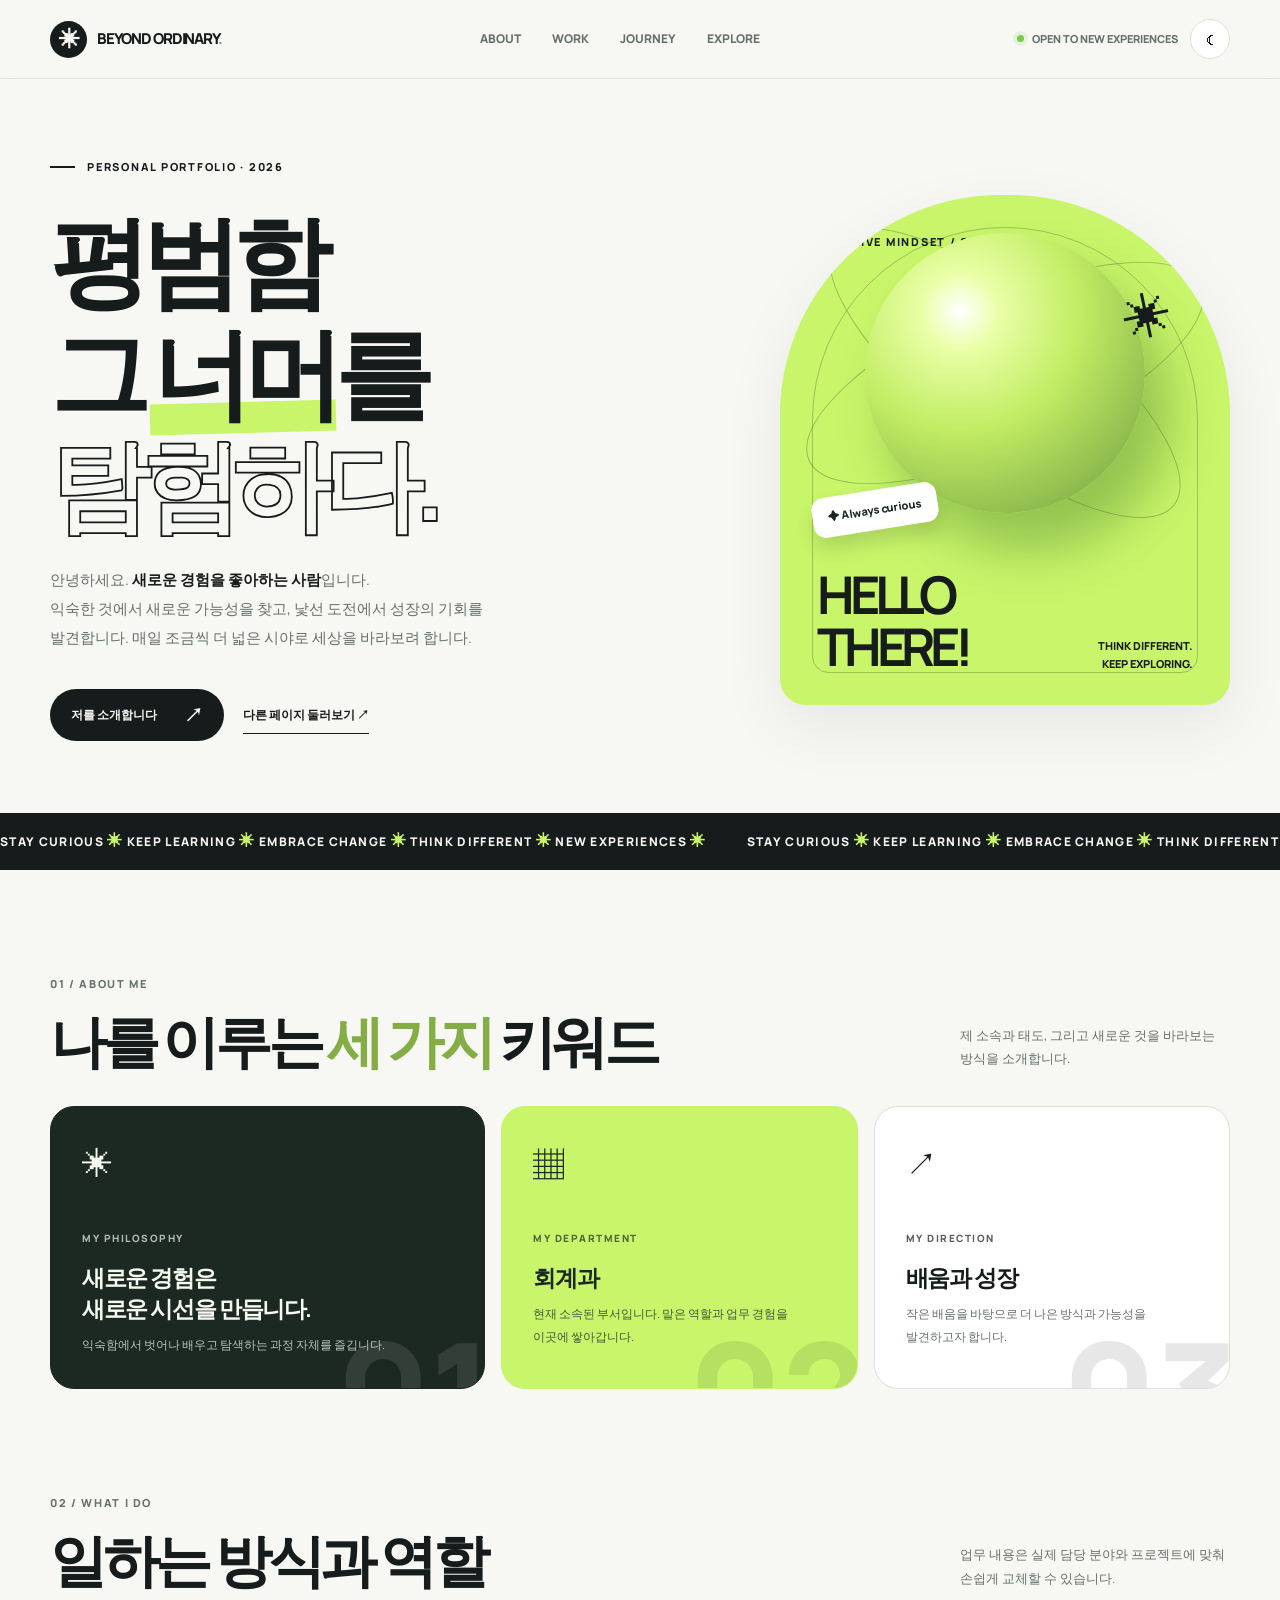
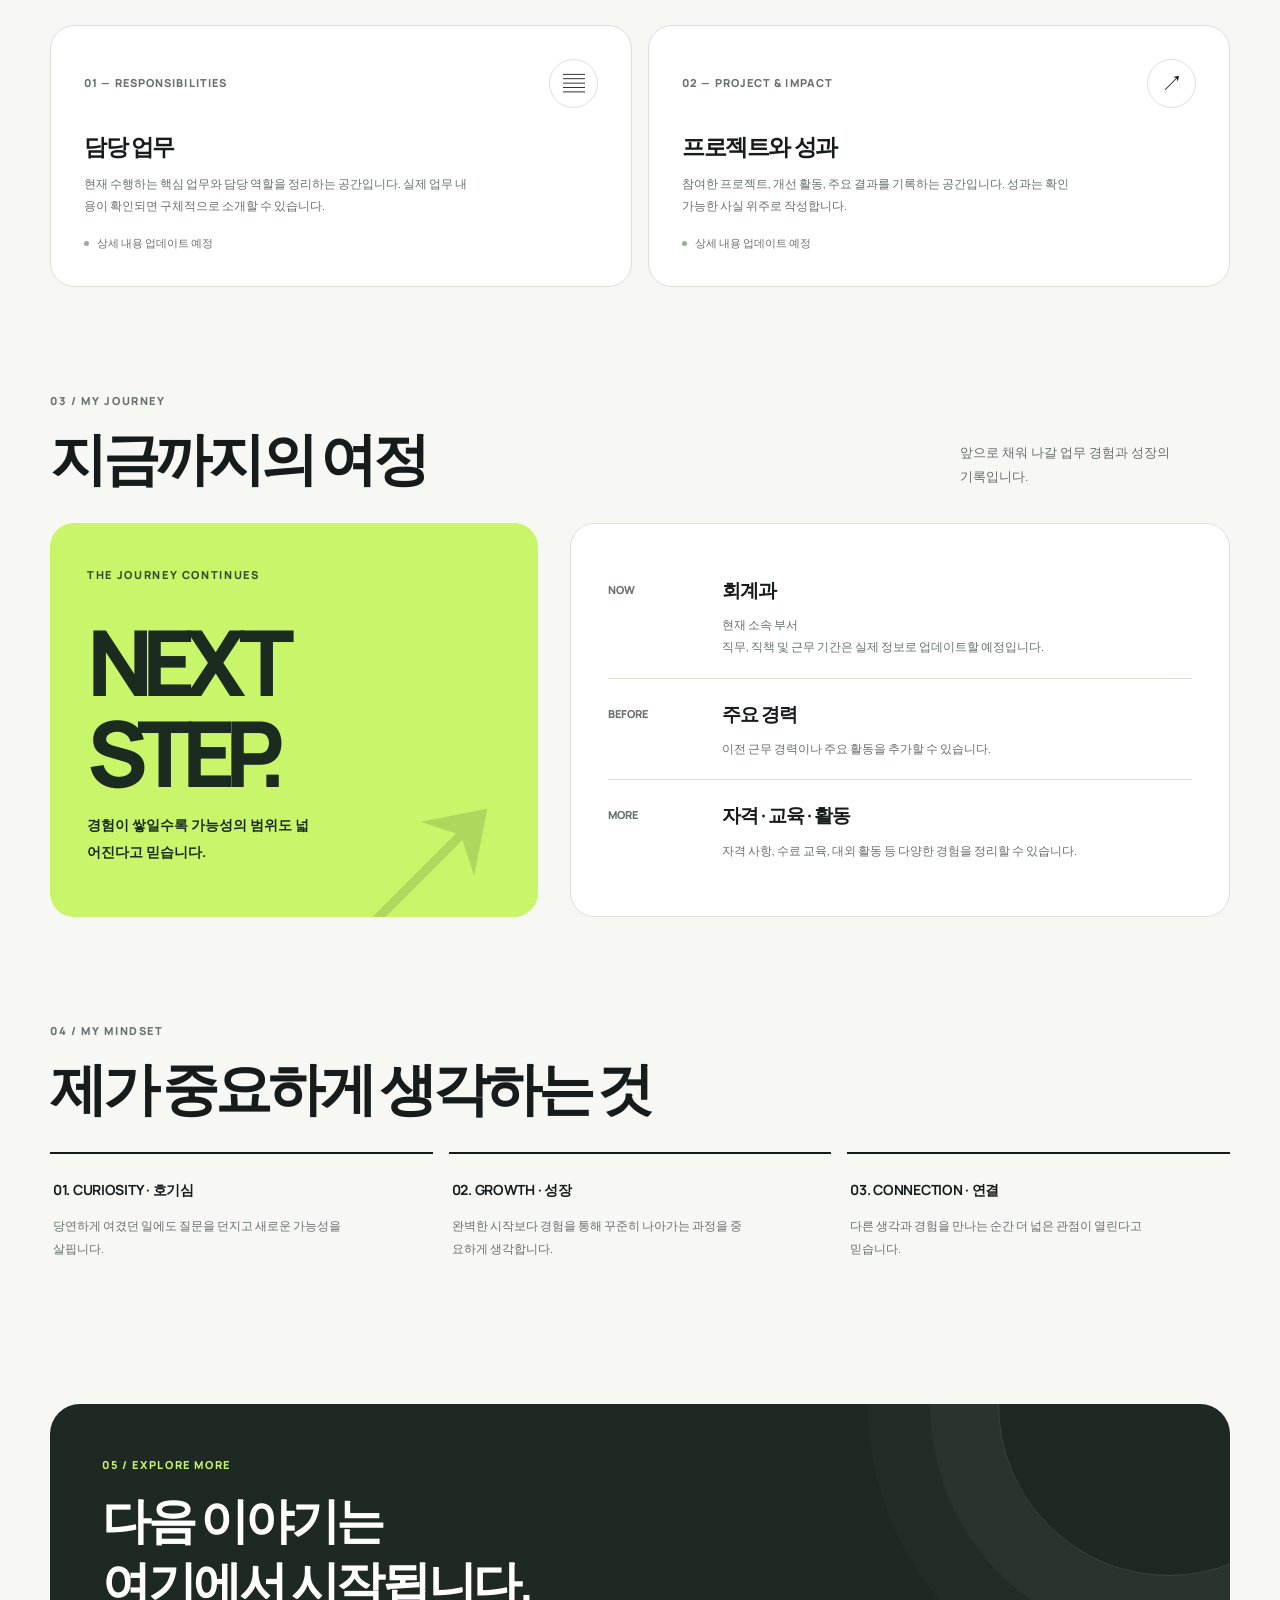
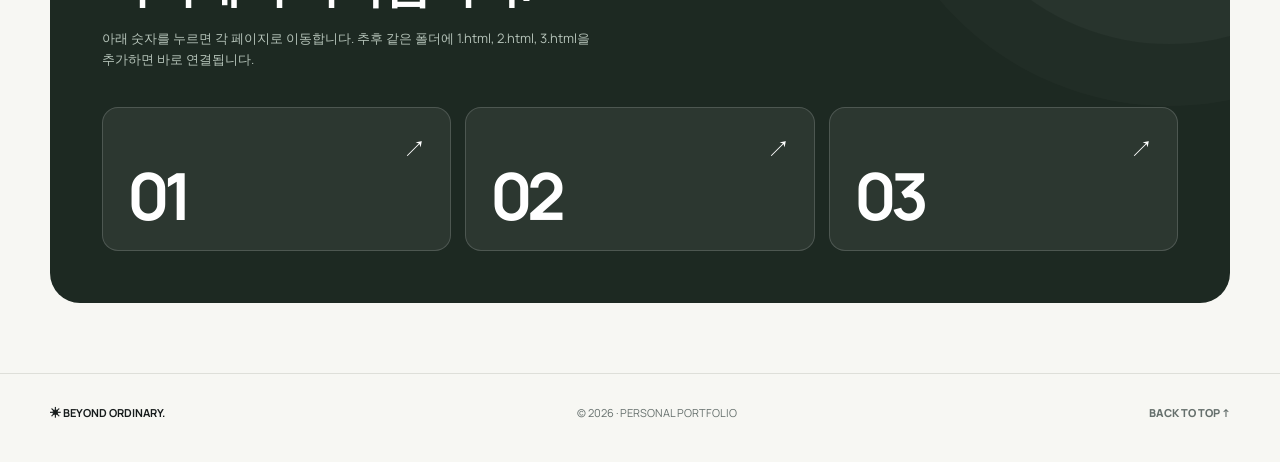
==== 2.html @ d74fdcac "Rename index (3).html to 2.html" ====
<!doctype html>
<html lang="ko">
<head>
<meta charset="utf-8"><meta name="viewport" content="width=device-width, initial-scale=1"><meta name="theme-color" content="#f7f7f3">
<meta name="description" content="새로운 경험을 좋아하는 사람 — 회계과 소속 개인 포트폴리오">
<title>Beyond Ordinary — Personal Portfolio</title>
<style>
@import url('https://fonts.googleapis.com/css2?family=DM+Sans:wght@400;500;600;700;800&family=Manrope:wght@400;500;600;700;800&display=swap');
:root{--bg:#f7f7f3;--paper:#fff;--ink:#161b1b;--soft:#66706d;--line:#dedfd9;--accent:#c8f569;--accent2:#e7ffb6;--dark:#17221e;--shadow:0 22px 65px rgba(15,31,24,.07)}
*{box-sizing:border-box}html{scroll-behavior:smooth}body{margin:0;background:var(--bg);color:var(--ink);font-family:'Manrope','Apple SD Gothic Neo','Malgun Gothic',sans-serif;line-height:1.65;-webkit-font-smoothing:antialiased}body.dark{--bg:#111815;--paper:#1a2520;--ink:#eef3ea;--soft:#a0aea5;--line:#35443b;--dark:#c8f569;--shadow:0 22px 65px rgba(0,0,0,.16)}
a{color:inherit;text-decoration:none}button{font:inherit}a:focus-visible,button:focus-visible{outline:3px solid #69a900;outline-offset:4px}::selection{background:var(--accent);color:#17221e}.shell{width:min(1180px,calc(100% - 64px));margin-inline:auto}
.site-header{position:sticky;top:0;z-index:100;background:color-mix(in srgb,var(--bg) 90%,transparent);border-bottom:1px solid var(--line);backdrop-filter:blur(20px)}.nav{height:78px;display:flex;justify-content:space-between;align-items:center;gap:22px}.brand{display:flex;align-items:center;gap:10px;font-size:15px;font-weight:800;letter-spacing:-.07em}.brandmark{display:grid;place-items:center;background:var(--ink);color:var(--bg);width:37px;height:37px;border-radius:50%;font-size:21px}.navlinks{display:flex;align-items:center;gap:31px}.navlinks a{font-size:12px;font-weight:800;color:var(--soft);transition:color .2s}.navlinks a:hover{color:var(--ink)}.navright{display:flex;align-items:center;gap:12px}.mode{width:40px;height:40px;display:grid;place-items:center;border:1px solid var(--line);border-radius:50%;background:var(--paper);color:var(--ink);cursor:pointer}.status{display:flex;align-items:center;gap:8px;font-weight:800;font-size:11px;color:var(--soft);white-space:nowrap}.status:before{content:'';height:7px;width:7px;background:#79cc4b;border-radius:50%;box-shadow:0 0 0 4px #79cc4b20}
.hero{padding:79px 0 72px;display:grid;grid-template-columns:1.2fr .8fr;align-items:center;gap:55px;min-height:660px}.eyebrow{display:flex;gap:12px;align-items:center;font-size:11px;font-weight:900;letter-spacing:.16em;text-transform:uppercase}.eyebrow:before{content:'';width:25px;height:2px;background:var(--ink)}.hero h1{font-size:clamp(57px,7.8vw,106px);letter-spacing:-.09em;line-height:1.12;margin:28px 0 25px;font-weight:800;word-break:keep-all}.hero h1 .outline{display:block;color:transparent;-webkit-text-stroke:1.8px var(--ink)}.hero h1 .highlight{position:relative;white-space:nowrap;z-index:0}.hero h1 .highlight:after{content:'';position:absolute;z-index:-1;bottom:6px;left:-1%;width:102%;height:23%;background:var(--accent);transform:rotate(-1.5deg)}.intro{font-size:15px;color:var(--soft);max-width:500px;line-height:1.95;word-break:keep-all}.hero-actions{display:flex;align-items:center;gap:19px;margin-top:37px;flex-wrap:wrap}.solid{display:inline-flex;gap:27px;align-items:center;background:var(--ink);color:var(--bg);padding:16px 21px;border-radius:100px;font-size:12px;font-weight:900;transition:transform .2s,box-shadow .2s}.solid:hover{transform:translateY(-3px);box-shadow:0 12px 25px #0002}.textlink{font-size:12px;font-weight:900;border-bottom:1px solid var(--ink);padding:8px 0}.arrow{font-size:19px;line-height:1}
.art{height:510px;border-radius:220px 220px 26px 26px;background:var(--accent);position:relative;overflow:hidden;isolation:isolate;box-shadow:var(--shadow)}.art:before{content:'';position:absolute;inset:32px;border:1px solid #273a2345;border-radius:200px 200px 17px 17px}.orb{position:absolute;width:280px;height:280px;border-radius:50%;left:50%;top:35%;transform:translate(-50%,-50%);background:radial-gradient(circle at 34% 28%,#fff 0%,#e9ffa7 14%,#c2ed64 43%,#6d9b40 100%);box-shadow:25px 38px 50px #45792b65}.orbit{position:absolute;border:1px solid #263d2550;width:430px;height:150px;left:50%;top:35%;border-radius:50%;transform:translate(-50%,-50%) rotate(-24deg)}.orbit.two{transform:translate(-50%,-50%) rotate(38deg)}.art-label{position:absolute;left:37px;top:38px;font-size:11px;font-weight:900;letter-spacing:.16em}.art-bottom{position:absolute;bottom:32px;left:37px;right:37px;display:flex;align-items:end;justify-content:space-between;gap:12px}.art-bottom b{font-size:52px;letter-spacing:-.1em;line-height:1}.art-bottom span{font-size:11px;font-weight:900;text-align:right;line-height:1.6}.floating{position:absolute;top:58%;left:7%;background:#fff;color:#1b2720;border-radius:12px;padding:11px 16px;font-weight:900;font-size:11px;transform:rotate(-9deg);box-shadow:0 12px 18px #36562b30}.spark{position:absolute;right:13%;top:16%;font-size:48px;transform:rotate(-12deg)}
.ticker{overflow:hidden;background:var(--ink);color:var(--bg);padding:16px 0;font-size:12px;font-weight:900;letter-spacing:.11em}.ticker-track{display:flex;gap:40px;white-space:nowrap;width:max-content;animation:move 30s linear infinite}.ticker b{color:var(--accent);font-size:15px}@keyframes move{to{transform:translateX(-50%)}}
.section{padding:105px 0 0;scroll-margin-top:90px}.section-head{display:flex;align-items:end;justify-content:space-between;gap:20px;margin-bottom:30px}.section-index{font-size:11px;font-weight:900;color:var(--soft);letter-spacing:.15em}.section h2{font-size:clamp(35px,5vw,57px);line-height:1.24;letter-spacing:-.075em;margin:12px 0 0;word-break:keep-all}.section-lead{font-size:13px;color:var(--soft);max-width:270px;line-height:1.8;word-break:keep-all;margin-bottom:5px}.about-grid{display:grid;grid-template-columns:1.1fr .9fr .9fr;gap:16px}.tile{background:var(--paper);border:1px solid var(--line);border-radius:24px;padding:31px;min-height:270px;position:relative;overflow:hidden}.tile-dark{background:#1c2922;color:#f5f9ef;border-color:#1c2922}.tile-lime{background:var(--accent);color:#1c2922;border-color:var(--accent)}.tile-icon{font-size:31px;margin-bottom:34px;display:block}.tile small,.tile .num{font-size:10px;font-weight:900;letter-spacing:.15em;opacity:.7}.tile h3{font-size:23px;letter-spacing:-.06em;line-height:1.35;margin:13px 0 10px}.tile p{font-size:12px;line-height:1.9;color:var(--soft);margin:0;word-break:keep-all}.tile-dark p{color:#b6c5b8}.tile-lime p{color:#44583f}.tile-watermark{position:absolute;font-size:140px;font-weight:900;bottom:-73px;right:-10px;opacity:.1;line-height:1}
.work-grid{display:grid;grid-template-columns:1fr 1fr;gap:16px}.work-card{border:1px solid var(--line);background:var(--paper);border-radius:24px;padding:33px;min-height:240px;display:flex;flex-direction:column;justify-content:space-between;transition:transform .22s,box-shadow .22s}.work-card:hover{transform:translateY(-5px);box-shadow:var(--shadow)}.work-top{display:flex;align-items:center;justify-content:space-between}.work-top span{font-size:11px;font-weight:900;color:var(--soft);letter-spacing:.1em}.work-icon{width:49px;height:49px;border:1px solid var(--line);border-radius:50%;display:grid;place-items:center;font-size:22px}.work-card h3{font-size:23px;letter-spacing:-.06em;margin:20px 0 7px}.work-card p{font-size:12px;color:var(--soft);max-width:390px;line-height:1.85;margin:0}.note{display:inline-flex;align-items:center;gap:8px;margin-top:17px;font-size:11px;color:var(--soft)}.note:before{content:'';width:5px;height:5px;border-radius:50%;background:#9cab9b}
.journey{display:grid;grid-template-columns:.85fr 1.15fr;gap:32px;align-items:stretch}.journey-side{background:var(--accent);border-radius:24px;padding:37px;color:#1b2b20;min-height:330px;position:relative;overflow:hidden}.journey-side .big{font-size:91px;letter-spacing:-.12em;line-height:1;font-weight:900;margin-top:30px}.journey-side p{font-weight:750;font-size:14px;max-width:225px;line-height:1.9}.journey-side:after{content:'↗';position:absolute;bottom:-93px;right:5px;font-size:250px;line-height:1;opacity:.14}.timeline{border:1px solid var(--line);background:var(--paper);border-radius:24px;padding:31px 37px}.time-entry{display:grid;grid-template-columns:91px 1fr;gap:23px;padding:20px 0;border-bottom:1px solid var(--line)}.time-entry:last-child{border-bottom:0}.time-entry time{font-size:11px;font-weight:900;color:var(--soft);padding-top:6px}.time-entry h3{font-size:19px;margin:0 0 8px;letter-spacing:-.05em}.time-entry p{font-size:12px;margin:0;color:var(--soft);line-height:1.8}
.values{display:grid;grid-template-columns:repeat(3,1fr);gap:16px}.value{border-top:2px solid var(--ink);padding:22px 3px}.value b{font-size:14px;letter-spacing:-.02em}.value p{font-size:12px;color:var(--soft);line-height:1.9;max-width:295px}
.projects{margin:110px 0 70px;border-radius:30px;background:#1d2922;color:white;padding:52px;position:relative;overflow:hidden;scroll-margin-top:90px}.projects:before{content:'';position:absolute;width:340px;height:340px;border:1px solid #ffffff21;border-radius:50%;right:-110px;top:-170px;box-shadow:0 0 0 68px #ffffff08,0 0 0 130px #ffffff05}.projects .section-index{color:var(--accent)}.projects h2{font-size:clamp(33px,4vw,49px);letter-spacing:-.07em;line-height:1.3;margin:13px 0 10px}.projects p{color:#b5c3b9;font-size:13px;position:relative;max-width:490px}.page-links{display:grid;grid-template-columns:repeat(3,1fr);gap:14px;margin-top:36px;position:relative}.page{border-radius:16px;min-height:144px;background:#ffffff11;border:1px solid #ffffff29;padding:22px 24px;display:flex;justify-content:space-between;align-items:flex-end;transition:background .2s,transform .2s}.page:hover{background:var(--accent);color:#1d2922;transform:translateY(-5px)}.page:active{transform:scale(.98)}.page b{font-size:65px;letter-spacing:-.09em;line-height:1}.page span{font-size:23px;align-self:flex-start}.page small{position:absolute;opacity:0}.footer{border-top:1px solid var(--line);padding:30px 0 40px;color:var(--soft);font-size:11px}.footer-inner{display:flex;align-items:center;justify-content:space-between;gap:10px;flex-wrap:wrap}.footer strong{color:var(--ink)}.reveal{opacity:0;transform:translateY(20px);transition:opacity .7s,transform .7s}.reveal.visible{opacity:1;transform:translateY(0)}
@media(max-width:950px){.hero{gap:30px}.hero h1{font-size:clamp(52px,7vw,79px)}.art{height:420px}.orb{width:230px;height:230px}.orbit{width:340px}.art-bottom b{font-size:40px}.about-grid{grid-template-columns:1fr 1fr}.about-grid .tile:first-child{grid-column:span 2;min-height:190px}.about-grid .tile:first-child .tile-icon{margin-bottom:10px}.navlinks{gap:18px}}
@media(max-width:700px){.shell{width:min(100% - 36px,1180px)}.nav{height:65px}.navlinks{display:none}.status{display:none}.hero{grid-template-columns:1fr;min-height:auto;padding:59px 0 58px;gap:40px}.hero h1{font-size:clamp(53px,11.4vw,79px)}.hero h1 .highlight:after{bottom:4px}.intro{font-size:13px}.art{max-width:500px;width:100%;height:390px;margin:auto}.section{padding-top:79px}.section-head{display:block}.section-lead{margin:15px 0 0}.about-grid,.work-grid,.values,.journey{grid-template-columns:1fr}.about-grid .tile:first-child{grid-column:auto}.tile{min-height:230px;padding:26px}.tile-icon{margin-bottom:20px}.work-card{min-height:205px;padding:25px}.journey-side{min-height:245px}.journey-side .big{margin-top:14px}.timeline{padding:15px 24px}.projects{padding:32px 23px;margin:80px 0 45px}.page-links{gap:9px}.page{min-height:110px;padding:14px}.page b{font-size:48px}.page span{font-size:19px}.value{padding-top:16px}.values{gap:4px}}
@media(max-width:420px){.hero h1{font-size:49px}.art{height:335px}.art-bottom b{font-size:35px}.orb{width:200px;height:200px}.orbit{width:300px}.time-entry{grid-template-columns:70px 1fr;gap:12px}.page b{font-size:41px}}
@media(prefers-reduced-motion:reduce){html{scroll-behavior:auto}.ticker-track{animation:none}.reveal{opacity:1;transform:none}*,*:before,*:after{transition:none!important}}
</style>
</head>
<body>
<header class="site-header"><nav class="nav shell" aria-label="주 메뉴"><a href="#top" class="brand"><span class="brandmark">✳</span><span>BEYOND ORDINARY<span style="color:#8c968d">.</span></span></a><div class="navlinks"><a href="#about">ABOUT</a><a href="#work">WORK</a><a href="#journey">JOURNEY</a><a href="#more">EXPLORE</a></div><div class="navright"><span class="status">OPEN TO NEW EXPERIENCES</span><button id="mode" class="mode" title="다크 모드 전환" aria-label="다크 모드 전환" aria-pressed="false">☾</button></div></nav></header>
<main id="top">
<div class="shell"><section class="hero"><div><div class="eyebrow">PERSONAL PORTFOLIO · 2026</div><h1>평범함<br>그 <span class="highlight">너머</span>를<br><span class="outline">탐험하다.</span></h1><p class="intro">안녕하세요. <strong style="color:var(--ink)">새로운 경험을 좋아하는 사람</strong>입니다.<br>익숙한 것에서 새로운 가능성을 찾고, 낯선 도전에서 성장의 기회를 발견합니다. 매일 조금씩 더 넓은 시야로 세상을 바라보려 합니다.</p><div class="hero-actions"><a href="#about" class="solid">저를 소개합니다 <span class="arrow">↗</span></a><a href="#more" class="textlink">다른 페이지 둘러보기 ↗</a></div></div><div class="art" aria-label="새로운 아이디어를 상징하는 초록빛 구체 그래픽" role="img"><div class="art-label">CREATIVE MINDSET / 001</div><div class="orbit"></div><div class="orbit two"></div><div class="orb"></div><div class="spark">✳</div><div class="floating">✦ Always curious</div><div class="art-bottom"><b>HELLO<br>THERE!</b><span>THINK DIFFERENT.<br>KEEP EXPLORING.</span></div></div></section></div>
<div class="ticker" aria-hidden="true"><div class="ticker-track"><span>STAY CURIOUS <b>✳</b> KEEP LEARNING <b>✳</b> EMBRACE CHANGE <b>✳</b> THINK DIFFERENT <b>✳</b> NEW EXPERIENCES <b>✳</b></span><span>STAY CURIOUS <b>✳</b> KEEP LEARNING <b>✳</b> EMBRACE CHANGE <b>✳</b> THINK DIFFERENT <b>✳</b> NEW EXPERIENCES <b>✳</b></span></div></div>
<div class="shell">
<section class="section reveal" id="about"><div class="section-head"><div><div class="section-index">01 / ABOUT ME</div><h2>나를 이루는 <em style="font-style:normal;color:#85ad45">세 가지</em> 키워드</h2></div><p class="section-lead">제 소속과 태도, 그리고 새로운 것을 바라보는 방식을 소개합니다.</p></div><div class="about-grid"><article class="tile tile-dark"><span class="tile-icon">✳</span><small>MY PHILOSOPHY</small><h3>새로운 경험은<br>새로운 시선을 만듭니다.</h3><p>익숙함에서 벗어나 배우고 탐색하는 과정 자체를 즐깁니다.</p><div class="tile-watermark">01</div></article><article class="tile tile-lime"><span class="tile-icon">▦</span><small>MY DEPARTMENT</small><h3>회계과</h3><p>현재 소속된 부서입니다. 맡은 역할과 업무 경험을 이곳에 쌓아갑니다.</p><div class="tile-watermark">02</div></article><article class="tile"><span class="tile-icon">↗</span><small>MY DIRECTION</small><h3>배움과 성장</h3><p>작은 배움을 바탕으로 더 나은 방식과 가능성을 발견하고자 합니다.</p><div class="tile-watermark">03</div></article></div></section>
<section class="section reveal" id="work"><div class="section-head"><div><div class="section-index">02 / WHAT I DO</div><h2>일하는 방식과 역할</h2></div><p class="section-lead">업무 내용은 실제 담당 분야와 프로젝트에 맞춰 손쉽게 교체할 수 있습니다.</p></div><div class="work-grid"><article class="work-card"><div class="work-top"><span>01 — RESPONSIBILITIES</span><div class="work-icon">▤</div></div><div><h3>담당 업무</h3><p>현재 수행하는 핵심 업무와 담당 역할을 정리하는 공간입니다. 실제 업무 내용이 확인되면 구체적으로 소개할 수 있습니다.</p><span class="note">상세 내용 업데이트 예정</span></div></article><article class="work-card"><div class="work-top"><span>02 — PROJECT & IMPACT</span><div class="work-icon">↗</div></div><div><h3>프로젝트와 성과</h3><p>참여한 프로젝트, 개선 활동, 주요 결과를 기록하는 공간입니다. 성과는 확인 가능한 사실 위주로 작성합니다.</p><span class="note">상세 내용 업데이트 예정</span></div></article></div></section>
<section class="section reveal" id="journey"><div class="section-head"><div><div class="section-index">03 / MY JOURNEY</div><h2>지금까지의 여정</h2></div><p class="section-lead">앞으로 채워 나갈 업무 경험과 성장의 기록입니다.</p></div><div class="journey"><div class="journey-side"><span class="section-index" style="color:#354c2d">THE JOURNEY CONTINUES</span><div class="big">NEXT<br>STEP.</div><p>경험이 쌓일수록 가능성의 범위도 넓어진다고 믿습니다.</p></div><div class="timeline"><div class="time-entry"><time>NOW</time><div><h3>회계과</h3><p>현재 소속 부서<br>직무, 직책 및 근무 기간은 실제 정보로 업데이트할 예정입니다.</p></div></div><div class="time-entry"><time>BEFORE</time><div><h3>주요 경력</h3><p>이전 근무 경력이나 주요 활동을 추가할 수 있습니다.</p></div></div><div class="time-entry"><time>MORE</time><div><h3>자격 · 교육 · 활동</h3><p>자격 사항, 수료 교육, 대외 활동 등 다양한 경험을 정리할 수 있습니다.</p></div></div></div></div></section>
<section class="section reveal" id="values"><div class="section-head"><div><div class="section-index">04 / MY MINDSET</div><h2>제가 중요하게 생각하는 것</h2></div></div><div class="values"><div class="value"><b>01. CURIOSITY · 호기심</b><p>당연하게 여겼던 일에도 질문을 던지고 새로운 가능성을 살핍니다.</p></div><div class="value"><b>02. GROWTH · 성장</b><p>완벽한 시작보다 경험을 통해 꾸준히 나아가는 과정을 중요하게 생각합니다.</p></div><div class="value"><b>03. CONNECTION · 연결</b><p>다른 생각과 경험을 만나는 순간 더 넓은 관점이 열린다고 믿습니다.</p></div></div></section>
<section class="projects reveal" id="more"><div class="section-index">05 / EXPLORE MORE</div><h2>다음 이야기는<br>여기에서 시작됩니다.</h2><p>아래 숫자를 누르면 각 페이지로 이동합니다. 추후 같은 폴더에 1.html, 2.html, 3.html을 추가하면 바로 연결됩니다.</p><div class="page-links"><a class="page" href="1.html" aria-label="1번 페이지로 이동"><b>01</b><span>↗</span></a><a class="page" href="2.html" aria-label="2번 페이지로 이동"><b>02</b><span>↗</span></a><a class="page" href="3.html" aria-label="3번 페이지로 이동"><b>03</b><span>↗</span></a></div></section>
</div></main>
<footer class="footer"><div class="shell footer-inner"><strong>✳ BEYOND ORDINARY.</strong><span>© <span id="year">2026</span> · PERSONAL PORTFOLIO</span><a href="#top" style="font-weight:800">BACK TO TOP ↑</a></div></footer>
<script>
document.getElementById('year').textContent=new Date().getFullYear();
const mode=document.getElementById('mode');mode.addEventListener('click',()=>{const dark=document.body.classList.toggle('dark');mode.textContent=dark?'☀':'☾';mode.setAttribute('aria-pressed',String(dark));mode.setAttribute('aria-label',dark?'라이트 모드 전환':'다크 모드 전환');document.querySelector('meta[name="theme-color"]').setAttribute('content',dark?'#111815':'#f7f7f3')});
if('IntersectionObserver' in window){const observer=new IntersectionObserver((entries)=>{entries.forEach(entry=>{if(entry.isIntersecting){entry.target.classList.add('visible');observer.unobserve(entry.target)}})},{threshold:.08});document.querySelectorAll('.reveal').forEach(el=>observer.observe(el))}else{document.querySelectorAll('.reveal').forEach(el=>el.classList.add('visible'))}
</script>
</body></html>
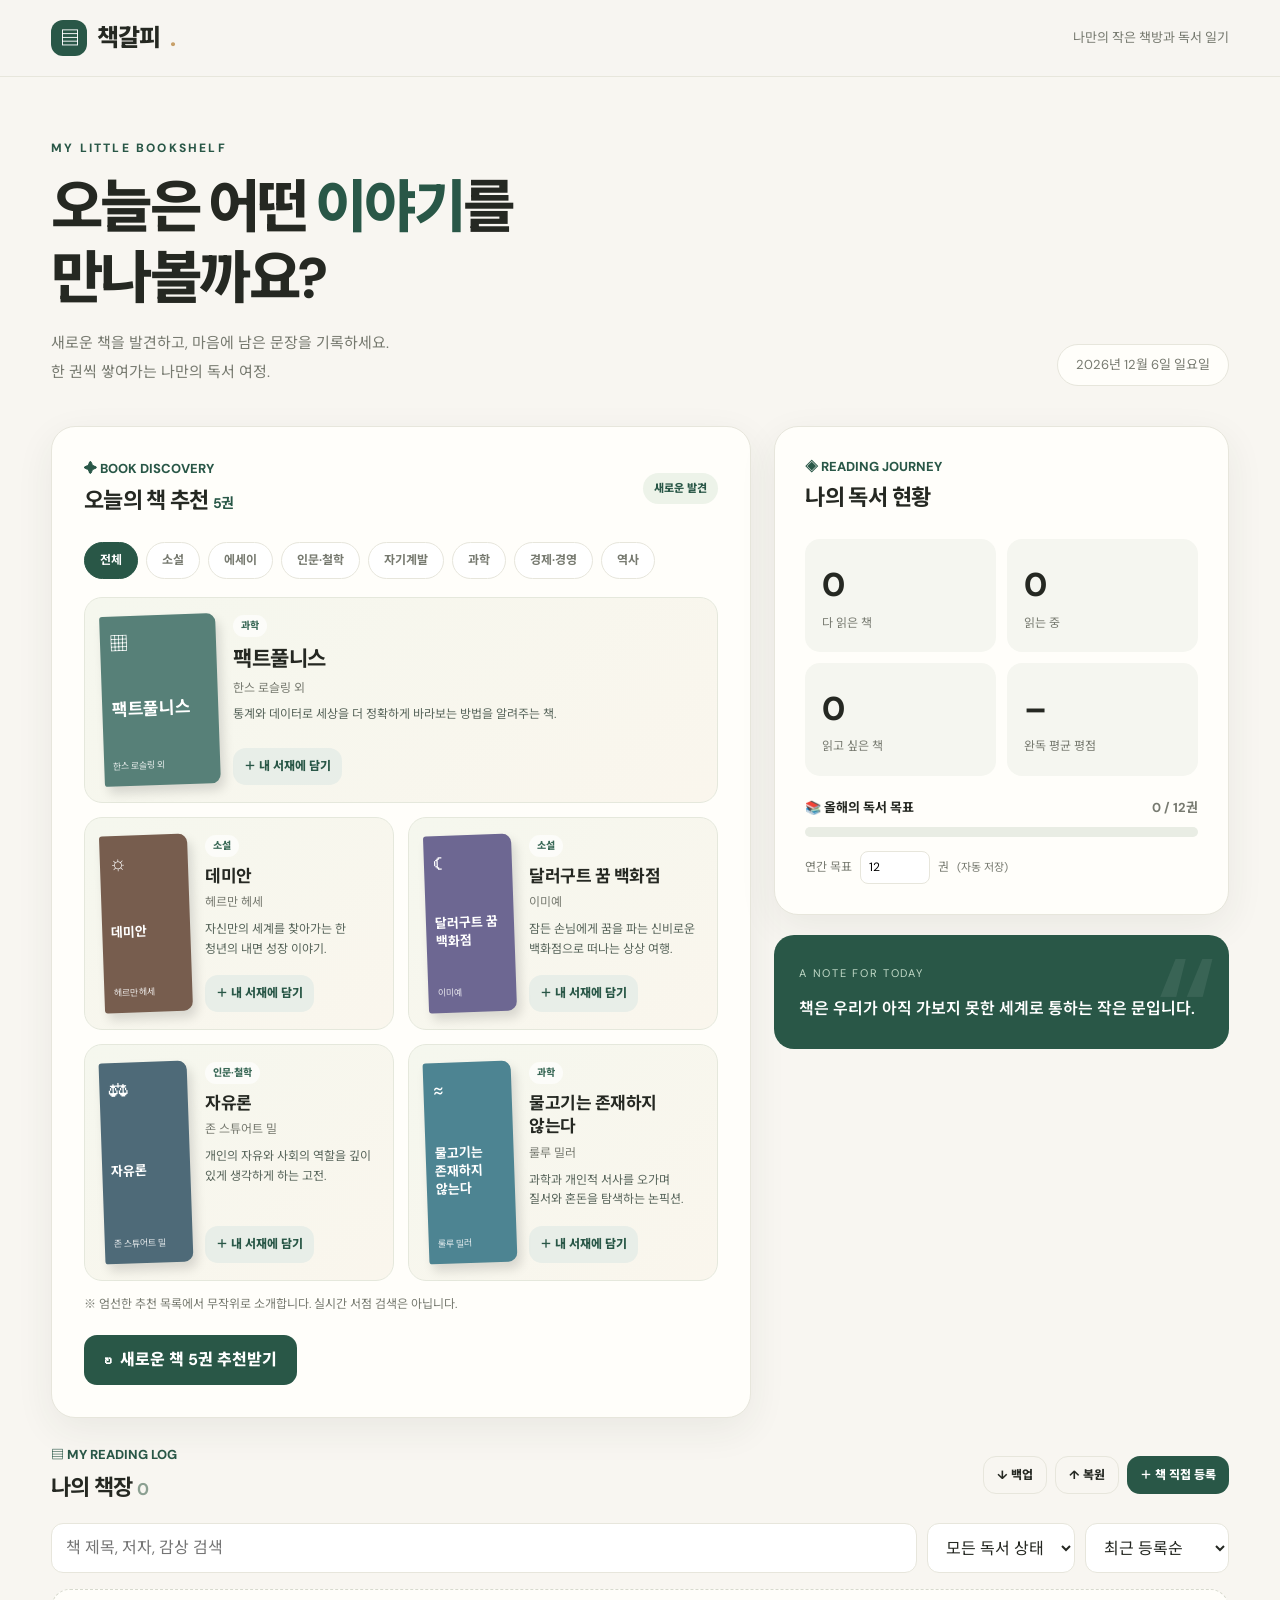
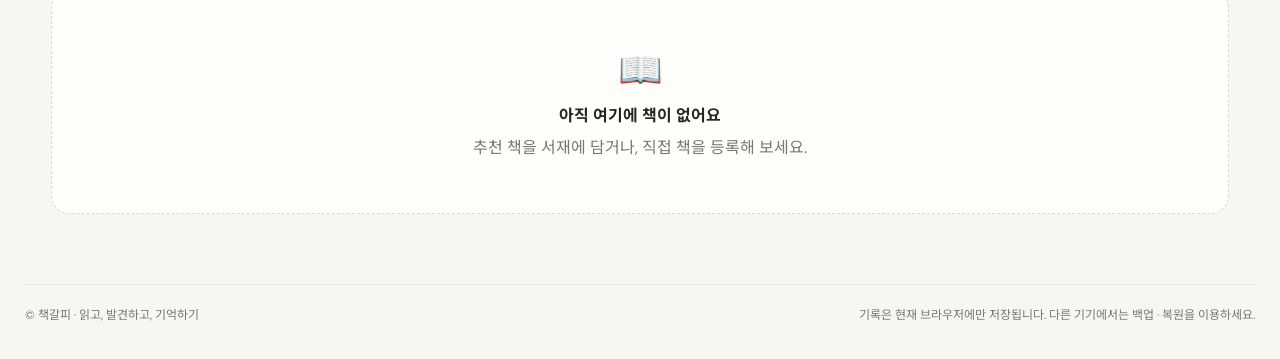
==== commit 30d8a9eb: "Rename reading_journal_5books.html to 2.html" ====
--- a/2.html
+++ b/2.html
@@ -1,45 +1,107 @@
-<!doctype html>
+<!DOCTYPE html>
 <html lang="ko">
 <head>
-<meta charset="utf-8"><meta name="viewport" content="width=device-width, initial-scale=1"><meta name="theme-color" content="#f7f7f3">
-<meta name="description" content="새로운 경험을 좋아하는 사람 — 회계과 소속 개인 포트폴리오">
-<title>Beyond Ordinary — Personal Portfolio</title>
+<meta charset="UTF-8"><meta name="viewport" content="width=device-width, initial-scale=1.0"><meta name="theme-color" content="#f8f6f1">
+<title>책갈피 — 오늘의 책과 독서 기록</title>
 <style>
-@import url('https://fonts.googleapis.com/css2?family=DM+Sans:wght@400;500;600;700;800&family=Manrope:wght@400;500;600;700;800&display=swap');
-:root{--bg:#f7f7f3;--paper:#fff;--ink:#161b1b;--soft:#66706d;--line:#dedfd9;--accent:#c8f569;--accent2:#e7ffb6;--dark:#17221e;--shadow:0 22px 65px rgba(15,31,24,.07)}
-*{box-sizing:border-box}html{scroll-behavior:smooth}body{margin:0;background:var(--bg);color:var(--ink);font-family:'Manrope','Apple SD Gothic Neo','Malgun Gothic',sans-serif;line-height:1.65;-webkit-font-smoothing:antialiased}body.dark{--bg:#111815;--paper:#1a2520;--ink:#eef3ea;--soft:#a0aea5;--line:#35443b;--dark:#c8f569;--shadow:0 22px 65px rgba(0,0,0,.16)}
-a{color:inherit;text-decoration:none}button{font:inherit}a:focus-visible,button:focus-visible{outline:3px solid #69a900;outline-offset:4px}::selection{background:var(--accent);color:#17221e}.shell{width:min(1180px,calc(100% - 64px));margin-inline:auto}
-.site-header{position:sticky;top:0;z-index:100;background:color-mix(in srgb,var(--bg) 90%,transparent);border-bottom:1px solid var(--line);backdrop-filter:blur(20px)}.nav{height:78px;display:flex;justify-content:space-between;align-items:center;gap:22px}.brand{display:flex;align-items:center;gap:10px;font-size:15px;font-weight:800;letter-spacing:-.07em}.brandmark{display:grid;place-items:center;background:var(--ink);color:var(--bg);width:37px;height:37px;border-radius:50%;font-size:21px}.navlinks{display:flex;align-items:center;gap:31px}.navlinks a{font-size:12px;font-weight:800;color:var(--soft);transition:color .2s}.navlinks a:hover{color:var(--ink)}.navright{display:flex;align-items:center;gap:12px}.mode{width:40px;height:40px;display:grid;place-items:center;border:1px solid var(--line);border-radius:50%;background:var(--paper);color:var(--ink);cursor:pointer}.status{display:flex;align-items:center;gap:8px;font-weight:800;font-size:11px;color:var(--soft);white-space:nowrap}.status:before{content:'';height:7px;width:7px;background:#79cc4b;border-radius:50%;box-shadow:0 0 0 4px #79cc4b20}
-.hero{padding:79px 0 72px;display:grid;grid-template-columns:1.2fr .8fr;align-items:center;gap:55px;min-height:660px}.eyebrow{display:flex;gap:12px;align-items:center;font-size:11px;font-weight:900;letter-spacing:.16em;text-transform:uppercase}.eyebrow:before{content:'';width:25px;height:2px;background:var(--ink)}.hero h1{font-size:clamp(57px,7.8vw,106px);letter-spacing:-.09em;line-height:1.12;margin:28px 0 25px;font-weight:800;word-break:keep-all}.hero h1 .outline{display:block;color:transparent;-webkit-text-stroke:1.8px var(--ink)}.hero h1 .highlight{position:relative;white-space:nowrap;z-index:0}.hero h1 .highlight:after{content:'';position:absolute;z-index:-1;bottom:6px;left:-1%;width:102%;height:23%;background:var(--accent);transform:rotate(-1.5deg)}.intro{font-size:15px;color:var(--soft);max-width:500px;line-height:1.95;word-break:keep-all}.hero-actions{display:flex;align-items:center;gap:19px;margin-top:37px;flex-wrap:wrap}.solid{display:inline-flex;gap:27px;align-items:center;background:var(--ink);color:var(--bg);padding:16px 21px;border-radius:100px;font-size:12px;font-weight:900;transition:transform .2s,box-shadow .2s}.solid:hover{transform:translateY(-3px);box-shadow:0 12px 25px #0002}.textlink{font-size:12px;font-weight:900;border-bottom:1px solid var(--ink);padding:8px 0}.arrow{font-size:19px;line-height:1}
-.art{height:510px;border-radius:220px 220px 26px 26px;background:var(--accent);position:relative;overflow:hidden;isolation:isolate;box-shadow:var(--shadow)}.art:before{content:'';position:absolute;inset:32px;border:1px solid #273a2345;border-radius:200px 200px 17px 17px}.orb{position:absolute;width:280px;height:280px;border-radius:50%;left:50%;top:35%;transform:translate(-50%,-50%);background:radial-gradient(circle at 34% 28%,#fff 0%,#e9ffa7 14%,#c2ed64 43%,#6d9b40 100%);box-shadow:25px 38px 50px #45792b65}.orbit{position:absolute;border:1px solid #263d2550;width:430px;height:150px;left:50%;top:35%;border-radius:50%;transform:translate(-50%,-50%) rotate(-24deg)}.orbit.two{transform:translate(-50%,-50%) rotate(38deg)}.art-label{position:absolute;left:37px;top:38px;font-size:11px;font-weight:900;letter-spacing:.16em}.art-bottom{position:absolute;bottom:32px;left:37px;right:37px;display:flex;align-items:end;justify-content:space-between;gap:12px}.art-bottom b{font-size:52px;letter-spacing:-.1em;line-height:1}.art-bottom span{font-size:11px;font-weight:900;text-align:right;line-height:1.6}.floating{position:absolute;top:58%;left:7%;background:#fff;color:#1b2720;border-radius:12px;padding:11px 16px;font-weight:900;font-size:11px;transform:rotate(-9deg);box-shadow:0 12px 18px #36562b30}.spark{position:absolute;right:13%;top:16%;font-size:48px;transform:rotate(-12deg)}
-.ticker{overflow:hidden;background:var(--ink);color:var(--bg);padding:16px 0;font-size:12px;font-weight:900;letter-spacing:.11em}.ticker-track{display:flex;gap:40px;white-space:nowrap;width:max-content;animation:move 30s linear infinite}.ticker b{color:var(--accent);font-size:15px}@keyframes move{to{transform:translateX(-50%)}}
-.section{padding:105px 0 0;scroll-margin-top:90px}.section-head{display:flex;align-items:end;justify-content:space-between;gap:20px;margin-bottom:30px}.section-index{font-size:11px;font-weight:900;color:var(--soft);letter-spacing:.15em}.section h2{font-size:clamp(35px,5vw,57px);line-height:1.24;letter-spacing:-.075em;margin:12px 0 0;word-break:keep-all}.section-lead{font-size:13px;color:var(--soft);max-width:270px;line-height:1.8;word-break:keep-all;margin-bottom:5px}.about-grid{display:grid;grid-template-columns:1.1fr .9fr .9fr;gap:16px}.tile{background:var(--paper);border:1px solid var(--line);border-radius:24px;padding:31px;min-height:270px;position:relative;overflow:hidden}.tile-dark{background:#1c2922;color:#f5f9ef;border-color:#1c2922}.tile-lime{background:var(--accent);color:#1c2922;border-color:var(--accent)}.tile-icon{font-size:31px;margin-bottom:34px;display:block}.tile small,.tile .num{font-size:10px;font-weight:900;letter-spacing:.15em;opacity:.7}.tile h3{font-size:23px;letter-spacing:-.06em;line-height:1.35;margin:13px 0 10px}.tile p{font-size:12px;line-height:1.9;color:var(--soft);margin:0;word-break:keep-all}.tile-dark p{color:#b6c5b8}.tile-lime p{color:#44583f}.tile-watermark{position:absolute;font-size:140px;font-weight:900;bottom:-73px;right:-10px;opacity:.1;line-height:1}
-.work-grid{display:grid;grid-template-columns:1fr 1fr;gap:16px}.work-card{border:1px solid var(--line);background:var(--paper);border-radius:24px;padding:33px;min-height:240px;display:flex;flex-direction:column;justify-content:space-between;transition:transform .22s,box-shadow .22s}.work-card:hover{transform:translateY(-5px);box-shadow:var(--shadow)}.work-top{display:flex;align-items:center;justify-content:space-between}.work-top span{font-size:11px;font-weight:900;color:var(--soft);letter-spacing:.1em}.work-icon{width:49px;height:49px;border:1px solid var(--line);border-radius:50%;display:grid;place-items:center;font-size:22px}.work-card h3{font-size:23px;letter-spacing:-.06em;margin:20px 0 7px}.work-card p{font-size:12px;color:var(--soft);max-width:390px;line-height:1.85;margin:0}.note{display:inline-flex;align-items:center;gap:8px;margin-top:17px;font-size:11px;color:var(--soft)}.note:before{content:'';width:5px;height:5px;border-radius:50%;background:#9cab9b}
-.journey{display:grid;grid-template-columns:.85fr 1.15fr;gap:32px;align-items:stretch}.journey-side{background:var(--accent);border-radius:24px;padding:37px;color:#1b2b20;min-height:330px;position:relative;overflow:hidden}.journey-side .big{font-size:91px;letter-spacing:-.12em;line-height:1;font-weight:900;margin-top:30px}.journey-side p{font-weight:750;font-size:14px;max-width:225px;line-height:1.9}.journey-side:after{content:'↗';position:absolute;bottom:-93px;right:5px;font-size:250px;line-height:1;opacity:.14}.timeline{border:1px solid var(--line);background:var(--paper);border-radius:24px;padding:31px 37px}.time-entry{display:grid;grid-template-columns:91px 1fr;gap:23px;padding:20px 0;border-bottom:1px solid var(--line)}.time-entry:last-child{border-bottom:0}.time-entry time{font-size:11px;font-weight:900;color:var(--soft);padding-top:6px}.time-entry h3{font-size:19px;margin:0 0 8px;letter-spacing:-.05em}.time-entry p{font-size:12px;margin:0;color:var(--soft);line-height:1.8}
-.values{display:grid;grid-template-columns:repeat(3,1fr);gap:16px}.value{border-top:2px solid var(--ink);padding:22px 3px}.value b{font-size:14px;letter-spacing:-.02em}.value p{font-size:12px;color:var(--soft);line-height:1.9;max-width:295px}
-.projects{margin:110px 0 70px;border-radius:30px;background:#1d2922;color:white;padding:52px;position:relative;overflow:hidden;scroll-margin-top:90px}.projects:before{content:'';position:absolute;width:340px;height:340px;border:1px solid #ffffff21;border-radius:50%;right:-110px;top:-170px;box-shadow:0 0 0 68px #ffffff08,0 0 0 130px #ffffff05}.projects .section-index{color:var(--accent)}.projects h2{font-size:clamp(33px,4vw,49px);letter-spacing:-.07em;line-height:1.3;margin:13px 0 10px}.projects p{color:#b5c3b9;font-size:13px;position:relative;max-width:490px}.page-links{display:grid;grid-template-columns:repeat(3,1fr);gap:14px;margin-top:36px;position:relative}.page{border-radius:16px;min-height:144px;background:#ffffff11;border:1px solid #ffffff29;padding:22px 24px;display:flex;justify-content:space-between;align-items:flex-end;transition:background .2s,transform .2s}.page:hover{background:var(--accent);color:#1d2922;transform:translateY(-5px)}.page:active{transform:scale(.98)}.page b{font-size:65px;letter-spacing:-.09em;line-height:1}.page span{font-size:23px;align-self:flex-start}.page small{position:absolute;opacity:0}.footer{border-top:1px solid var(--line);padding:30px 0 40px;color:var(--soft);font-size:11px}.footer-inner{display:flex;align-items:center;justify-content:space-between;gap:10px;flex-wrap:wrap}.footer strong{color:var(--ink)}.reveal{opacity:0;transform:translateY(20px);transition:opacity .7s,transform .7s}.reveal.visible{opacity:1;transform:translateY(0)}
-@media(max-width:950px){.hero{gap:30px}.hero h1{font-size:clamp(52px,7vw,79px)}.art{height:420px}.orb{width:230px;height:230px}.orbit{width:340px}.art-bottom b{font-size:40px}.about-grid{grid-template-columns:1fr 1fr}.about-grid .tile:first-child{grid-column:span 2;min-height:190px}.about-grid .tile:first-child .tile-icon{margin-bottom:10px}.navlinks{gap:18px}}
-@media(max-width:700px){.shell{width:min(100% - 36px,1180px)}.nav{height:65px}.navlinks{display:none}.status{display:none}.hero{grid-template-columns:1fr;min-height:auto;padding:59px 0 58px;gap:40px}.hero h1{font-size:clamp(53px,11.4vw,79px)}.hero h1 .highlight:after{bottom:4px}.intro{font-size:13px}.art{max-width:500px;width:100%;height:390px;margin:auto}.section{padding-top:79px}.section-head{display:block}.section-lead{margin:15px 0 0}.about-grid,.work-grid,.values,.journey{grid-template-columns:1fr}.about-grid .tile:first-child{grid-column:auto}.tile{min-height:230px;padding:26px}.tile-icon{margin-bottom:20px}.work-card{min-height:205px;padding:25px}.journey-side{min-height:245px}.journey-side .big{margin-top:14px}.timeline{padding:15px 24px}.projects{padding:32px 23px;margin:80px 0 45px}.page-links{gap:9px}.page{min-height:110px;padding:14px}.page b{font-size:48px}.page span{font-size:19px}.value{padding-top:16px}.values{gap:4px}}
-@media(max-width:420px){.hero h1{font-size:49px}.art{height:335px}.art-bottom b{font-size:35px}.orb{width:200px;height:200px}.orbit{width:300px}.time-entry{grid-template-columns:70px 1fr;gap:12px}.page b{font-size:41px}}
-@media(prefers-reduced-motion:reduce){html{scroll-behavior:auto}.ticker-track{animation:none}.reveal{opacity:1;transform:none}*,*:before,*:after{transition:none!important}}
+@import url('https://fonts.googleapis.com/css2?family=DM+Sans:wght@400;500;600;700&family=Noto+Sans+KR:wght@400;500;600;700;800&display=swap');
+:root{--bg:#f8f6f1;--surface:#fffefa;--ink:#252822;--muted:#777a70;--line:#e7e6dc;--green:#295747;--green2:#dfeae1;--gold:#d5a45e;--shadow:0 12px 38px rgba(40,51,38,.07)}*{box-sizing:border-box}html{scroll-behavior:smooth}body{margin:0;background:var(--bg);color:var(--ink);font-family:'DM Sans','Noto Sans KR',sans-serif;line-height:1.55}button,input,select,textarea{font:inherit}button{cursor:pointer}button:disabled{cursor:not-allowed;opacity:.45}.shell{max-width:1230px;padding:0 26px;margin:auto}.topbar{border-bottom:1px solid var(--line);background:rgba(248,246,241,.9)}.top-inner{display:flex;justify-content:space-between;align-items:center;min-height:76px;gap:12px}.brand{display:flex;align-items:center;gap:10px;font-size:24px;font-weight:800;letter-spacing:-1px}.brand-mark{width:36px;height:36px;border-radius:12px;background:var(--green);display:grid;place-items:center;color:white;font-size:20px}.top-note{color:var(--muted);font-size:13px}.hero{padding:62px 0 40px;display:flex;align-items:end;justify-content:space-between;gap:24px}.eyebrow{font-size:12px;color:var(--green);letter-spacing:2.2px;font-weight:800;text-transform:uppercase}.hero h1{font-size:clamp(32px,5.1vw,57px);line-height:1.26;margin:14px 0 14px;letter-spacing:-2.6px;font-weight:800}.hero h1 em{font-style:normal;color:var(--green)}.hero p{color:var(--muted);font-size:15px;margin:0;line-height:1.9}.datepill{background:var(--surface);border:1px solid var(--line);border-radius:100px;padding:10px 18px;color:var(--muted);font-size:13px;white-space:nowrap}.layout{display:grid;grid-template-columns:minmax(0,1.54fr) minmax(300px,1fr);gap:23px;align-items:start}.panel{background:var(--surface);border:1px solid var(--line);border-radius:24px;box-shadow:var(--shadow)}.recommend-panel{padding:32px}.section-top{display:flex;align-items:center;justify-content:space-between;gap:12px;margin-bottom:24px}.label{display:flex;align-items:center;gap:8px;font-size:13px;font-weight:800;color:var(--green)}.section-top h2,.records-head h2{font-size:22px;margin:5px 0 0;letter-spacing:-.7px}.pill{font-size:11px;background:#edf3e9;border-radius:100px;color:var(--green);padding:7px 11px;font-weight:800}.book-stage{background:linear-gradient(135deg,#e7eddf,#f4ede0 70%);border-radius:19px;min-height:300px;padding:28px;display:flex;gap:30px;align-items:center;position:relative;overflow:hidden}.book-stage:after{content:'✳';font-size:185px;color:rgba(255,255,255,.37);position:absolute;right:-27px;top:-84px;pointer-events:none}.book-cover{flex:0 0 165px;width:165px;height:231px;border-radius:5px 12px 12px 5px;background:var(--cover,#456456);box-shadow:8px 15px 23px #34463430,inset 5px 0 rgba(0,0,0,.1);transform:rotate(-5deg);display:flex;flex-direction:column;justify-content:space-between;padding:22px;color:white;position:relative;z-index:1;transition:transform .45s}.book-cover:before{content:'';position:absolute;left:8px;top:0;bottom:0;border-left:1px solid #ffffff35}.book-cover .cover-mark{font-size:32px;opacity:.8}.book-cover .cover-title{font-size:22px;word-break:keep-all;font-weight:800;line-height:1.33;letter-spacing:-1px}.book-cover .cover-author{font-size:10px;opacity:.82}.book-meta{z-index:1;min-width:0;flex:1}.genre{display:inline-block;color:#3a6957;background:#ffffffa8;border-radius:100px;padding:6px 10px;font-weight:800;font-size:11px}.book-meta h3{font-size:clamp(24px,3vw,35px);letter-spacing:-1.6px;line-height:1.35;margin:14px 0 5px;word-break:keep-all}.author{color:#637367;font-size:14px;margin:0 0 15px}.desc{font-size:14px;line-height:1.8;word-break:keep-all;color:#45564b;margin:0}.source-note{color:var(--muted);font-size:12px;margin:14px 0 0}.recommend-actions{display:flex;gap:10px;margin-top:21px;flex-wrap:wrap}.primary,.secondary,.quiet{border:0;border-radius:13px;padding:13px 20px;font-weight:800;display:inline-flex;align-items:center;justify-content:center;gap:7px;transition:.2s}.primary{background:var(--green);color:#fff}.primary:hover{background:#1b3d30;transform:translateY(-1px)}.secondary{background:#e8eee8;color:var(--green)}.secondary:hover{background:#d6e4d9}.quiet{background:transparent;border:1px solid var(--line);color:var(--ink)}.quiet:hover{background:#f5f5ee}.filter-row{display:flex;gap:8px;flex-wrap:wrap;margin:0 0 18px}.filter{border:1px solid var(--line);border-radius:100px;background:#fff;padding:8px 15px;font-size:12px;font-weight:700;color:var(--muted)}.filter.active{background:var(--green);border-color:var(--green);color:white}.stat-panel{padding:30px}.stat-head{margin-bottom:24px}.stat-head h2{margin:4px 0 0;font-size:22px;letter-spacing:-.6px}.stats{display:grid;grid-template-columns:1fr 1fr;gap:11px}.stat{background:#f5f6f0;border-radius:15px;padding:20px 17px}.stat .big{font-size:33px;font-weight:800;letter-spacing:-1.4px}.stat .small{font-size:12px;color:var(--muted);margin-top:3px}.goal{margin-top:22px}.goal-title{display:flex;justify-content:space-between;font-size:13px;font-weight:700;margin-bottom:9px}.goal-title span:last-child{color:var(--muted)}.progress{height:10px;background:#e9ede4;overflow:hidden;border-radius:20px}.progress>div{height:100%;background:#80a790;width:0;transition:width .4s}.goal-edit{display:flex;align-items:center;gap:8px;margin-top:14px;color:var(--muted);font-size:12px}.goal-edit input{width:70px;padding:6px 8px;border:1px solid var(--line);background:white;border-radius:8px}.quote{background:#295747;color:#fff;padding:25px;margin-top:20px;border-radius:20px;position:relative;overflow:hidden}.quote:after{content:'“';position:absolute;right:12px;top:-46px;font-size:170px;color:#ffffff14}.quote small{font-size:11px;letter-spacing:1.7px;color:#c1d9c7}.quote p{font-size:16px;font-weight:600;margin:11px 0 0;line-height:1.8;word-break:keep-all;position:relative}.records{margin:27px 0 70px}.records-head{display:flex;justify-content:space-between;align-items:center;flex-wrap:wrap;gap:13px;margin-bottom:18px}.toolbar{display:flex;gap:8px;flex-wrap:wrap}.toolbar button{font-size:12px;padding:9px 13px}.record-controls{display:flex;gap:10px;margin-bottom:16px;flex-wrap:wrap}.record-controls input,.record-controls select{padding:12px 14px;border-radius:12px;border:1px solid var(--line);background:#fff;color:var(--ink);outline:none}.record-controls input{flex:1;min-width:190px}.record-controls input:focus,.record-controls select:focus,.field input:focus,.field textarea:focus,.field select:focus{border-color:#72a289}.records-grid{display:grid;grid-template-columns:repeat(3,minmax(0,1fr));gap:14px}.record-card{background:var(--surface);border:1px solid var(--line);border-radius:19px;padding:21px;min-width:0;display:flex;flex-direction:column;gap:10px}.record-top{display:flex;justify-content:space-between;align-items:center;gap:10px}.status{font-size:11px;border-radius:30px;padding:5px 9px;background:#e1eee4;color:#2d6b4e;font-weight:800}.status.reading{background:#fff0d7;color:#9f6c20}.status.wish{background:#e7eaf7;color:#666da5}.record-card h3{margin:0;font-size:19px;line-height:1.5;letter-spacing:-.5px;word-break:keep-all}.record-card .sub{font-size:12px;color:var(--muted);margin:0}.record-card .memo{color:#5c615a;font-size:13px;line-height:1.7;margin:0;word-break:break-word;white-space:pre-wrap;display:-webkit-box;-webkit-line-clamp:3;-webkit-box-orient:vertical;overflow:hidden}.record-footer{display:flex;align-items:center;justify-content:space-between;gap:8px;margin-top:auto;padding-top:13px;border-top:1px solid var(--line)}.record-footer time{color:var(--muted);font-size:11px}.record-footer button{background:none;border:0;color:var(--green);font-weight:800;font-size:12px}.star{color:#d6a34e;letter-spacing:1px}.empty{grid-column:1/-1;text-align:center;border:1px dashed #d7dace;border-radius:19px;padding:52px 20px;color:var(--muted);background:#fffefa}.empty .emoji{font-size:36px;margin-bottom:6px}.empty strong{display:block;color:var(--ink);font-size:16px;margin-bottom:7px}.footer{border-top:1px solid var(--line);padding:21px 0 35px;color:var(--muted);font-size:12px;display:flex;justify-content:space-between;gap:12px;flex-wrap:wrap}.modal-backdrop{position:fixed;inset:0;background:#18271fc2;z-index:20;display:grid;place-items:center;padding:15px}.modal{background:var(--surface);border-radius:23px;width:min(100%,550px);max-height:93vh;overflow:auto;padding:28px;box-shadow:0 20px 80px #0004}.modal-head{display:flex;justify-content:space-between;align-items:center;gap:10px;margin-bottom:20px}.modal-head h2{margin:0;font-size:22px}.close{border:0;background:#f0f1ec;border-radius:50%;width:37px;height:37px;font-size:22px}.field{margin-bottom:16px}.field label{display:block;font-size:13px;font-weight:800;margin-bottom:7px}.field input,.field select,.field textarea{width:100%;border:1px solid var(--line);background:#fff;border-radius:11px;padding:11px 13px;outline:0;color:var(--ink)}.field textarea{min-height:95px;resize:vertical}.field-row{display:grid;grid-template-columns:1fr 1fr;gap:12px}.form-actions{display:flex;justify-content:space-between;gap:12px;margin-top:21px;flex-wrap:wrap}.form-actions .right{display:flex;gap:9px;margin-left:auto}.toast{position:fixed;bottom:24px;left:50%;transform:translate(-50%,20px);background:#273f32;color:#fff;padding:12px 18px;border-radius:12px;font-size:13px;box-shadow:0 9px 25px #0003;z-index:40;opacity:0;pointer-events:none;transition:.25s}.toast.show{opacity:1;transform:translate(-50%,0)}.hidden{display:none!important}.pop{animation:pop .35s ease}@keyframes pop{from{opacity:.3;transform:scale(.97)}to{opacity:1;transform:scale(1)}}@media(max-width:950px){.layout{grid-template-columns:1fr}.stats{grid-template-columns:repeat(4,1fr)}.quote{margin-top:17px}.records-grid{grid-template-columns:repeat(2,minmax(0,1fr))}}@media(max-width:620px){.shell{padding:0 16px}.top-inner{min-height:66px}.brand{font-size:21px}.top-note{display:none}.hero{padding:39px 0 27px;align-items:start;flex-direction:column;gap:18px}.hero h1{letter-spacing:-1.9px}.datepill{font-size:12px}.recommend-panel,.stat-panel{padding:19px}.book-stage{flex-direction:column;align-items:center;text-align:center;padding:28px 21px;gap:22px}.book-cover{width:146px;height:200px;flex-basis:200px;align-self:center}.book-meta h3{font-size:27px}.book-stage:after{font-size:140px}.recommend-actions>*{flex:1}.stats{grid-template-columns:1fr 1fr}.records-grid{grid-template-columns:1fr}.record-controls select{flex:1}.field-row{grid-template-columns:1fr}.modal{padding:20px}.footer{font-size:11px}}@media(prefers-reduced-motion:reduce){*,*:before,*:after{animation-duration:.01ms!important;transition-duration:.01ms!important;scroll-behavior:auto!important}}
+
+.recommended-grid{display:grid;grid-template-columns:repeat(2,minmax(0,1fr));gap:14px}.recommend-card{border:1px solid #e5e8dc;border-radius:18px;padding:17px;background:linear-gradient(140deg,#f5f7ee,#faf6ed);display:flex;gap:15px;min-width:0;animation:pop .3s ease both}.recommend-card:first-child{grid-column:1/-1}.mini-cover{background:var(--cover);flex:0 0 88px;width:88px;min-height:132px;border-radius:3px 9px 9px 3px;box-shadow:4px 7px 11px #0002;color:white;padding:12px 9px;display:flex;flex-direction:column;justify-content:space-between;gap:10px;transform:rotate(-2deg)}.mini-cover strong{font-size:13px;line-height:1.4;word-break:keep-all}.mini-cover span{font-size:20px}.mini-cover small{font-size:9px;opacity:.85}.rec-detail{min-width:0;flex:1;display:flex;flex-direction:column;align-items:flex-start;gap:5px}.rec-detail .genre{padding:3px 8px;font-size:10px}.rec-detail h3{font-size:17px;line-height:1.4;letter-spacing:-.5px;margin:3px 0 0;word-break:keep-all}.rec-detail .rec-author{font-size:12px;color:var(--muted);margin:0}.rec-detail .rec-desc{font-size:12px;color:#58655b;line-height:1.65;margin:3px 0 11px;word-break:keep-all}.rec-detail button{margin-top:auto;font-size:12px;padding:9px 11px;min-height:36px}.recommend-card:first-child .mini-cover{width:116px;flex-basis:116px;min-height:170px}.recommend-card:first-child .mini-cover strong{font-size:17px}.recommend-card:first-child .rec-detail h3{font-size:21px}@media(max-width:650px){.recommended-grid{grid-template-columns:1fr}.recommend-card:first-child{grid-column:auto}.recommend-panel{padding:20px}.recommend-card{padding:14px}.recommend-card:first-child .mini-cover{flex-basis:88px;width:88px;min-height:132px}.recommend-card:first-child .rec-detail h3{font-size:17px}}
 </style>
 </head>
 <body>
-<header class="site-header"><nav class="nav shell" aria-label="주 메뉴"><a href="#top" class="brand"><span class="brandmark">✳</span><span>BEYOND ORDINARY<span style="color:#8c968d">.</span></span></a><div class="navlinks"><a href="#about">ABOUT</a><a href="#work">WORK</a><a href="#journey">JOURNEY</a><a href="#more">EXPLORE</a></div><div class="navright"><span class="status">OPEN TO NEW EXPERIENCES</span><button id="mode" class="mode" title="다크 모드 전환" aria-label="다크 모드 전환" aria-pressed="false">☾</button></div></nav></header>
-<main id="top">
-<div class="shell"><section class="hero"><div><div class="eyebrow">PERSONAL PORTFOLIO · 2026</div><h1>평범함<br>그 <span class="highlight">너머</span>를<br><span class="outline">탐험하다.</span></h1><p class="intro">안녕하세요. <strong style="color:var(--ink)">새로운 경험을 좋아하는 사람</strong>입니다.<br>익숙한 것에서 새로운 가능성을 찾고, 낯선 도전에서 성장의 기회를 발견합니다. 매일 조금씩 더 넓은 시야로 세상을 바라보려 합니다.</p><div class="hero-actions"><a href="#about" class="solid">저를 소개합니다 <span class="arrow">↗</span></a><a href="#more" class="textlink">다른 페이지 둘러보기 ↗</a></div></div><div class="art" aria-label="새로운 아이디어를 상징하는 초록빛 구체 그래픽" role="img"><div class="art-label">CREATIVE MINDSET / 001</div><div class="orbit"></div><div class="orbit two"></div><div class="orb"></div><div class="spark">✳</div><div class="floating">✦ Always curious</div><div class="art-bottom"><b>HELLO<br>THERE!</b><span>THINK DIFFERENT.<br>KEEP EXPLORING.</span></div></div></section></div>
-<div class="ticker" aria-hidden="true"><div class="ticker-track"><span>STAY CURIOUS <b>✳</b> KEEP LEARNING <b>✳</b> EMBRACE CHANGE <b>✳</b> THINK DIFFERENT <b>✳</b> NEW EXPERIENCES <b>✳</b></span><span>STAY CURIOUS <b>✳</b> KEEP LEARNING <b>✳</b> EMBRACE CHANGE <b>✳</b> THINK DIFFERENT <b>✳</b> NEW EXPERIENCES <b>✳</b></span></div></div>
-<div class="shell">
-<section class="section reveal" id="about"><div class="section-head"><div><div class="section-index">01 / ABOUT ME</div><h2>나를 이루는 <em style="font-style:normal;color:#85ad45">세 가지</em> 키워드</h2></div><p class="section-lead">제 소속과 태도, 그리고 새로운 것을 바라보는 방식을 소개합니다.</p></div><div class="about-grid"><article class="tile tile-dark"><span class="tile-icon">✳</span><small>MY PHILOSOPHY</small><h3>새로운 경험은<br>새로운 시선을 만듭니다.</h3><p>익숙함에서 벗어나 배우고 탐색하는 과정 자체를 즐깁니다.</p><div class="tile-watermark">01</div></article><article class="tile tile-lime"><span class="tile-icon">▦</span><small>MY DEPARTMENT</small><h3>회계과</h3><p>현재 소속된 부서입니다. 맡은 역할과 업무 경험을 이곳에 쌓아갑니다.</p><div class="tile-watermark">02</div></article><article class="tile"><span class="tile-icon">↗</span><small>MY DIRECTION</small><h3>배움과 성장</h3><p>작은 배움을 바탕으로 더 나은 방식과 가능성을 발견하고자 합니다.</p><div class="tile-watermark">03</div></article></div></section>
-<section class="section reveal" id="work"><div class="section-head"><div><div class="section-index">02 / WHAT I DO</div><h2>일하는 방식과 역할</h2></div><p class="section-lead">업무 내용은 실제 담당 분야와 프로젝트에 맞춰 손쉽게 교체할 수 있습니다.</p></div><div class="work-grid"><article class="work-card"><div class="work-top"><span>01 — RESPONSIBILITIES</span><div class="work-icon">▤</div></div><div><h3>담당 업무</h3><p>현재 수행하는 핵심 업무와 담당 역할을 정리하는 공간입니다. 실제 업무 내용이 확인되면 구체적으로 소개할 수 있습니다.</p><span class="note">상세 내용 업데이트 예정</span></div></article><article class="work-card"><div class="work-top"><span>02 — PROJECT & IMPACT</span><div class="work-icon">↗</div></div><div><h3>프로젝트와 성과</h3><p>참여한 프로젝트, 개선 활동, 주요 결과를 기록하는 공간입니다. 성과는 확인 가능한 사실 위주로 작성합니다.</p><span class="note">상세 내용 업데이트 예정</span></div></article></div></section>
-<section class="section reveal" id="journey"><div class="section-head"><div><div class="section-index">03 / MY JOURNEY</div><h2>지금까지의 여정</h2></div><p class="section-lead">앞으로 채워 나갈 업무 경험과 성장의 기록입니다.</p></div><div class="journey"><div class="journey-side"><span class="section-index" style="color:#354c2d">THE JOURNEY CONTINUES</span><div class="big">NEXT<br>STEP.</div><p>경험이 쌓일수록 가능성의 범위도 넓어진다고 믿습니다.</p></div><div class="timeline"><div class="time-entry"><time>NOW</time><div><h3>회계과</h3><p>현재 소속 부서<br>직무, 직책 및 근무 기간은 실제 정보로 업데이트할 예정입니다.</p></div></div><div class="time-entry"><time>BEFORE</time><div><h3>주요 경력</h3><p>이전 근무 경력이나 주요 활동을 추가할 수 있습니다.</p></div></div><div class="time-entry"><time>MORE</time><div><h3>자격 · 교육 · 활동</h3><p>자격 사항, 수료 교육, 대외 활동 등 다양한 경험을 정리할 수 있습니다.</p></div></div></div></div></section>
-<section class="section reveal" id="values"><div class="section-head"><div><div class="section-index">04 / MY MINDSET</div><h2>제가 중요하게 생각하는 것</h2></div></div><div class="values"><div class="value"><b>01. CURIOSITY · 호기심</b><p>당연하게 여겼던 일에도 질문을 던지고 새로운 가능성을 살핍니다.</p></div><div class="value"><b>02. GROWTH · 성장</b><p>완벽한 시작보다 경험을 통해 꾸준히 나아가는 과정을 중요하게 생각합니다.</p></div><div class="value"><b>03. CONNECTION · 연결</b><p>다른 생각과 경험을 만나는 순간 더 넓은 관점이 열린다고 믿습니다.</p></div></div></section>
-<section class="projects reveal" id="more"><div class="section-index">05 / EXPLORE MORE</div><h2>다음 이야기는<br>여기에서 시작됩니다.</h2><p>아래 숫자를 누르면 각 페이지로 이동합니다. 추후 같은 폴더에 1.html, 2.html, 3.html을 추가하면 바로 연결됩니다.</p><div class="page-links"><a class="page" href="1.html" aria-label="1번 페이지로 이동"><b>01</b><span>↗</span></a><a class="page" href="2.html" aria-label="2번 페이지로 이동"><b>02</b><span>↗</span></a><a class="page" href="3.html" aria-label="3번 페이지로 이동"><b>03</b><span>↗</span></a></div></section>
-</div></main>
-<footer class="footer"><div class="shell footer-inner"><strong>✳ BEYOND ORDINARY.</strong><span>© <span id="year">2026</span> · PERSONAL PORTFOLIO</span><a href="#top" style="font-weight:800">BACK TO TOP ↑</a></div></footer>
+<header class="topbar"><div class="shell top-inner"><div class="brand"><span class="brand-mark">▤</span> 책갈피<span style="color:#c8a069">.</span></div><div class="top-note">나만의 작은 책방과 독서 일기</div></div></header>
+<main class="shell">
+<section class="hero"><div><div class="eyebrow">MY LITTLE BOOKSHELF</div><h1>오늘은 어떤 <em>이야기</em>를<br>만나볼까요?</h1><p>새로운 책을 발견하고, 마음에 남은 문장을 기록하세요.<br>한 권씩 쌓여가는 나만의 독서 여정.</p></div><div class="datepill" id="today"></div></section>
+<div class="layout"><section class="panel recommend-panel" aria-labelledby="recTitle"><div class="section-top"><div><div class="label">✦ BOOK DISCOVERY</div><h2 id="recTitle">오늘의 책 추천 <span style="color:var(--green);font-size:14px">5권</span></h2></div><span class="pill">새로운 발견</span></div><div class="filter-row" id="genreFilters" aria-label="추천 장르 선택"></div><div class="recommended-grid" id="recommendedGrid" aria-live="polite"></div><p class="source-note">※ 엄선한 추천 목록에서 무작위로 소개합니다. 실시간 서점 검색은 아닙니다.</p><div class="recommend-actions"><button type="button" class="primary" id="shuffleBtn">↻ &nbsp;새로운 책 5권 추천받기</button></div></section>
+<aside><section class="panel stat-panel"><div class="stat-head"><div class="label">◈ READING JOURNEY</div><h2>나의 독서 현황</h2></div><div class="stats"><div class="stat"><div class="big" id="readCount">0</div><div class="small">다 읽은 책</div></div><div class="stat"><div class="big" id="readingCount">0</div><div class="small">읽는 중</div></div><div class="stat"><div class="big" id="wishCount">0</div><div class="small">읽고 싶은 책</div></div><div class="stat"><div class="big" id="avgRating">–</div><div class="small">완독 평균 평점</div></div></div><div class="goal"><div class="goal-title"><span>📚 올해의 독서 목표</span><span id="goalText">0 / 12권</span></div><div class="progress"><div id="goalBar"></div></div><label class="goal-edit">연간 목표 <input id="goalInput" type="number" min="1" max="999" value="12" aria-label="연간 독서 목표 권수"> 권 <span style="font-size:11px">(자동 저장)</span></label></div></section><div class="quote"><small>A NOTE FOR TODAY</small><p>책은 우리가 아직 가보지 못한 세계로 통하는 작은 문입니다.</p></div></aside></div>
+<section class="records" aria-labelledby="recordsTitle"><div class="records-head"><div><div class="label">▤ MY READING LOG</div><h2 id="recordsTitle">나의 책장 <span id="totalCount" style="color:#8ca092;font-size:17px">0</span></h2></div><div class="toolbar"><button class="quiet" id="exportBtn" title="독서 기록을 JSON 파일로 백업">↓ 백업</button><button class="quiet" id="importBtn" title="백업한 JSON 파일 불러오기">↑ 복원</button><button class="primary" id="addBtn">＋ 책 직접 등록</button><input id="importFile" type="file" accept="application/json,.json" class="hidden"></div></div><div class="record-controls"><input type="search" id="searchInput" placeholder="책 제목, 저자, 감상 검색" aria-label="내 책장 검색"><select id="statusFilter" aria-label="독서 상태 필터"><option value="all">모든 독서 상태</option><option value="done">다 읽었어요</option><option value="reading">읽는 중이에요</option><option value="wish">읽고 싶어요</option></select><select id="sortOrder" aria-label="정렬 방식"><option value="new">최근 등록순</option><option value="old">오래된 등록순</option><option value="title">제목 가나다순</option><option value="rating">평점 높은 순</option></select></div><div class="records-grid" id="recordsGrid"></div></section>
+</main><footer class="shell footer"><span>© 책갈피 · 읽고, 발견하고, 기억하기</span><span>기록은 현재 브라우저에만 저장됩니다. 다른 기기에서는 백업 · 복원을 이용하세요.</span></footer>
+<div class="modal-backdrop hidden" id="modalBackdrop"><div class="modal" role="dialog" aria-modal="true" aria-labelledby="modalTitle"><div class="modal-head"><h2 id="modalTitle">독서 기록하기</h2><button class="close" type="button" id="closeModal" aria-label="닫기">×</button></div><form id="bookForm"><input type="hidden" id="editId"><div class="field"><label for="inputTitle">책 제목 *</label><input id="inputTitle" required maxlength="150" placeholder="책 제목을 입력하세요"></div><div class="field"><label for="inputAuthor">저자</label><input id="inputAuthor" maxlength="100" placeholder="저자 이름"></div><div class="field-row"><div class="field"><label for="inputGenre">장르</label><select id="inputGenre"><option>소설</option><option>에세이</option><option>인문·철학</option><option>자기계발</option><option>과학</option><option>경제·경영</option><option>역사</option><option>기타</option></select></div><div class="field"><label for="inputStatus">독서 상태</label><select id="inputStatus"><option value="wish">읽고 싶어요</option><option value="reading">읽는 중이에요</option><option value="done">다 읽었어요</option></select></div></div><div class="field-row"><div class="field"><label for="inputDate">읽은 날짜 / 기록 날짜</label><input type="date" id="inputDate"></div><div class="field"><label for="inputRating">평점</label><select id="inputRating"><option value="0">평점 없음</option><option value="5">★★★★★ (5점)</option><option value="4">★★★★☆ (4점)</option><option value="3">★★★☆☆ (3점)</option><option value="2">★★☆☆☆ (2점)</option><option value="1">★☆☆☆☆ (1점)</option></select></div></div><div class="field"><label for="inputMemo">한 줄 감상 / 기억하고 싶은 문장</label><textarea id="inputMemo" maxlength="3000" placeholder="책에서 기억하고 싶은 생각이나 느낌을 남겨보세요."></textarea></div><div class="form-actions"><button type="button" class="quiet hidden" id="deleteBtn" style="color:#aa493b">기록 삭제</button><div class="right"><button type="button" class="quiet" id="cancelBtn">취소</button><button type="submit" class="primary">기록 저장하기</button></div></div></form></div></div><div class="toast" id="toast" role="status" aria-live="polite"></div>
 <script>
-document.getElementById('year').textContent=new Date().getFullYear();
-const mode=document.getElementById('mode');mode.addEventListener('click',()=>{const dark=document.body.classList.toggle('dark');mode.textContent=dark?'☀':'☾';mode.setAttribute('aria-pressed',String(dark));mode.setAttribute('aria-label',dark?'라이트 모드 전환':'다크 모드 전환');document.querySelector('meta[name="theme-color"]').setAttribute('content',dark?'#111815':'#f7f7f3')});
-if('IntersectionObserver' in window){const observer=new IntersectionObserver((entries)=>{entries.forEach(entry=>{if(entry.isIntersecting){entry.target.classList.add('visible');observer.unobserve(entry.target)}})},{threshold:.08});document.querySelectorAll('.reveal').forEach(el=>observer.observe(el))}else{document.querySelectorAll('.reveal').forEach(el=>el.classList.add('visible'))}
+(()=>{'use strict';
+const CATALOG=[
+['불편한 편의점','김호연','소설','작은 편의점을 배경으로 서로 다른 삶이 따뜻하게 만나는 이야기.','#466c61','✦'],
+['아몬드','손원평','소설','감정을 느끼는 일이 서툰 소년이 세상과 관계 맺는 법을 배워가는 성장 소설.','#805a51','◈'],
+['달러구트 꿈 백화점','이미예','소설','잠든 손님에게 꿈을 파는 신비로운 백화점으로 떠나는 상상 여행.','#6d6792','☾'],
+['모순','양귀자','소설','서로 모순되는 삶과 사랑 사이에서 자신만의 답을 찾아가는 이야기.','#875b69','❧'],
+['작별인사','김영하','소설','인간과 존재의 경계에서 나다운 삶이 무엇인지 질문하는 소설.','#4d6c79','◇'],
+['파친코','이민진','소설','여러 세대에 걸친 가족의 선택과 생존을 따라가는 장대한 이야기.','#727b51','✳'],
+['어린 왕자','앙투안 드 생텍쥐페리','소설','사랑과 우정, 진정으로 소중한 것에 대해 다시 생각하게 하는 이야기.','#557e91','✧'],
+['데미안','헤르만 헤세','소설','자신만의 세계를 찾아가는 한 청년의 내면 성장 이야기.','#775d4e','☼'],
+['나미야 잡화점의 기적','히가시노 게이고','소설','과거와 현재를 잇는 편지 속에서 작은 선택이 만드는 기적을 만나는 소설.','#627486','✉'],
+['아주 희미한 빛으로도','최은영','소설','사람 사이에 남는 마음과 기억을 섬세하게 들여다보는 이야기들.','#64795c','✺'],
+['여행의 이유','김영하','에세이','여행이 우리 삶을 어떻게 바꾸고 넓히는지 사유하는 에세이.','#697e89','↗'],
+['나는 나로 살기로 했다','김수현','에세이','타인의 기대에서 벗어나 자기 모습으로 살아갈 용기를 건네는 책.','#9a6d74','♡'],
+['어른의 행복은 조용하다','태수','에세이','일상의 평범한 순간에 숨어 있는 평온과 행복을 돌아보는 글.','#7d8161','☘'],
+['언어의 온도','이기주','에세이','일상 속 말과 글에 담긴 마음의 온도를 느끼게 하는 산문.','#a67e63','❝'],
+['보통의 언어들','김이나','에세이','우리가 쉽게 지나치는 감정과 관계를 언어로 다시 들여다보는 책.','#7c718c','❀'],
+['죽음의 수용소에서','빅터 프랭클','인문·철학','극한의 상황 속에서도 삶의 의미를 찾는 인간의 힘을 생각하게 하는 기록.','#636c69','☼'],
+['사피엔스','유발 하라리','인문·철학','인류의 탄생부터 현대 사회까지 인간의 역사를 큰 시야로 살펴보는 책.','#86725f','◎'],
+['자유론','존 스튜어트 밀','인문·철학','개인의 자유와 사회의 역할을 깊이 있게 생각하게 하는 고전.','#4e6a78','⚖'],
+['정의란 무엇인가','마이클 샌델','인문·철학','일상의 선택을 통해 정의와 도덕의 질문을 풀어가는 철학 입문서.','#646b93','◈'],
+['철학은 어떻게 삶의 무기가 되는가','야마구치 슈','인문·철학','철학의 여러 생각을 현실의 문제 해결과 연결하는 교양서.','#4d7063','✥'],
+['아주 작은 습관의 힘','제임스 클리어','자기계발','사소한 행동의 반복이 어떻게 큰 변화를 만드는지 알려주는 책.','#9a775c','✳'],
+['역행자','자청','자기계발','익숙한 사고와 행동을 점검하고 삶의 방향을 바꾸는 방법을 제안하는 책.','#536e81','↗'],
+['몰입','황농문','자기계발','깊은 집중을 통해 생각하고 문제를 해결하는 경험을 탐구하는 책.','#5c7b72','◎'],
+['원씽','게리 켈러·제이 파파산','자기계발','가장 중요한 한 가지에 집중하는 법을 다루는 책.','#8a6553','①'],
+['그릿','앤절라 더크워스','자기계발','목표를 향한 열정과 끈기가 성취에 미치는 힘을 살펴보는 책.','#6d7494','★'],
+['코스모스','칼 세이건','과학','우주의 광활함과 그 속에서 인간이 차지하는 자리를 탐험하는 과학 고전.','#455d87','✶'],
+['이기적 유전자','리처드 도킨스','과학','진화를 유전자 관점에서 설명하며 생명의 작동 방식을 질문하는 책.','#667d66','⌁'],
+['물고기는 존재하지 않는다','룰루 밀러','과학','과학과 개인적 서사를 오가며 질서와 혼돈을 탐색하는 논픽션.','#4d8492','≈'],
+['시간의 역사','스티븐 호킹','과학','우주와 시간, 블랙홀의 신비에 다가가는 현대 물리학 이야기.','#666083','◉'],
+['팩트풀니스','한스 로슬링 외','과학','통계와 데이터로 세상을 더 정확하게 바라보는 방법을 알려주는 책.','#578078','▦'],
+['돈의 심리학','모건 하우절','경제·경영','돈을 대하는 선택과 태도를 인간 심리의 관점에서 풀어낸 책.','#857752','◇'],
+['부의 추월차선','엠제이 드마코','경제·경영','돈과 시간, 경제적 자유의 관계를 새로운 관점에서 제시하는 책.','#60776b','➚'],
+['넛지','리처드 탈러·캐스 선스타인','경제·경영','일상적인 선택의 환경이 사람의 행동에 주는 영향을 설명하는 책.','#79708b','☞'],
+['린 스타트업','에릭 리스','경제·경영','작게 실험하고 빠르게 배우며 제품을 발전시키는 접근법을 소개하는 책.','#587a87','↻'],
+['총, 균, 쇠','재레드 다이아몬드','역사','문명 간 차이가 형성된 역사적·환경적 배경을 탐색하는 책.','#7f6d59','⌘'],
+['역사의 쓸모','최태성','역사','지난 시대의 사건과 인물에서 오늘의 삶에 필요한 통찰을 찾는 책.','#736950','⌛'],
+['거꾸로 읽는 세계사','유시민','역사','세계사의 중요한 사건들을 다른 각도에서 살펴보는 책.','#59716c','◷'],
+['시민의 한국사 1','한국역사연구회','역사','고대부터 조선 전기까지 한국사의 흐름을 폭넓게 읽는 교양 역사서.','#766e84','▤']
+].map((r,i)=>({id:'catalog-'+i,title:r[0],author:r[1],genre:r[2],desc:r[3],color:r[4],symbol:r[5]}));
+const KEY='booknook.records.v1',GOAL='booknook.goal.v1',HISTORY='booknook.history.v1';
+const $=id=>document.getElementById(id); const safeRead=(key,fallback)=>{try{const v=JSON.parse(localStorage.getItem(key));return v??fallback}catch{return fallback}};
+let records=safeRead(KEY,[]);if(!Array.isArray(records))records=[];records=records.filter(x=>x&&typeof x==='object'&&typeof x.title==='string');
+let history=safeRead(HISTORY,[]);if(!Array.isArray(history))history=[];
+let genre='전체', currentBatch=[], lastFocus=null;
+const genres=['전체','소설','에세이','인문·철학','자기계발','과학','경제·경영','역사'];
+const text=(id,value)=>$(id).textContent=value;const nowLocal=()=>{const d=new Date(),tz=d.getTimezoneOffset();return new Date(d.getTime()-tz*60000).toISOString().slice(0,10)};
+const uid=()=>typeof crypto!=='undefined'&&crypto.randomUUID?crypto.randomUUID():'b-'+Date.now()+'-'+Math.random().toString(36).slice(2);
+function toast(msg){const el=$('toast');el.textContent=msg;el.classList.add('show');clearTimeout(toast.timer);toast.timer=setTimeout(()=>el.classList.remove('show'),2600)}
+function persist(){try{localStorage.setItem(KEY,JSON.stringify(records));return true}catch{toast('저장 공간을 사용할 수 없습니다. 백업 기능을 이용해 주세요.');return false}}
+function renderGenres(){$('genreFilters').replaceChildren();for(const g of genres){const b=document.createElement('button');b.className='filter'+(genre===g?' active':'');b.textContent=g;b.type='button';b.setAttribute('aria-pressed',genre===g);b.addEventListener('click',()=>{genre=g;renderGenres();recommend()});$('genreFilters').append(b)}}
+function isSaved(book){return records.some(r=>r.catalogId===book.id||r.title.trim()===book.title&&r.author.trim()===book.author)}
+function updateRecommendationButtons(){document.querySelectorAll('[data-book-id]').forEach(btn=>{const book=CATALOG.find(b=>b.id===btn.dataset.bookId);if(book)btn.textContent=isSaved(book)?'✓ 서재에 있는 책 · 수정':'＋ 내 서재에 담기'})}
+function recommend(){const pool=CATALOG.filter(b=>genre==='전체'||b.genre===genre);if(!pool.length)return;
+const count=Math.min(5,pool.length),previous=new Set(currentBatch.map(b=>b.id));let recent=new Set(history.filter(id=>pool.some(b=>b.id===id)));let available=pool.filter(b=>!recent.has(b.id)&&!previous.has(b.id));
+if(available.length<count){recent=new Set();available=pool.filter(b=>!previous.has(b.id));history=[]}
+if(available.length<count){available=pool.slice()}
+for(let i=available.length-1;i>0;i--){const j=Math.floor(Math.random()*(i+1));[available[i],available[j]]=[available[j],available[i]]}
+currentBatch=available.slice(0,count);history.push(...currentBatch.map(b=>b.id));history=history.slice(-CATALOG.length);try{localStorage.setItem(HISTORY,JSON.stringify(history))}catch{}
+const grid=$('recommendedGrid');grid.replaceChildren();for(const [i,book] of currentBatch.entries()){
+const card=document.createElement('article');card.className='recommend-card';card.style.animationDelay=(i*55)+'ms';
+const cover=document.createElement('div');cover.className='mini-cover';cover.style.setProperty('--cover',book.color);
+const symbol=document.createElement('span');symbol.textContent=book.symbol;const title=document.createElement('strong');title.textContent=book.title;const coverAuthor=document.createElement('small');coverAuthor.textContent=book.author;cover.append(symbol,title,coverAuthor);
+const info=document.createElement('div');info.className='rec-detail';const g=document.createElement('span');g.className='genre';g.textContent=book.genre;const h=document.createElement('h3');h.textContent=book.title;const author=document.createElement('p');author.className='rec-author';author.textContent=book.author;const desc=document.createElement('p');desc.className='rec-desc';desc.textContent=book.desc;
+const btn=document.createElement('button');btn.type='button';btn.className='secondary';btn.dataset.bookId=book.id;btn.textContent=isSaved(book)?'✓ 서재에 있는 책 · 수정':'＋ 내 서재에 담기';btn.addEventListener('click',()=>{const existing=records.find(r=>r.catalogId===book.id||r.title===book.title&&r.author===book.author);openModal(existing||{title:book.title,author:book.author,genre:book.genre,status:'wish',catalogId:book.id})});
+info.append(g,h,author,desc,btn);card.append(cover,info);grid.append(card)}
+}
+const statusNames={done:'다 읽었어요',reading:'읽는 중이에요',wish:'읽고 싶어요'};
+function renderStats(){const year=nowLocal().slice(0,4);let done=records.filter(r=>r.status==='done'),completedThisYear=done.filter(r=>(r.date||'').startsWith(year)).length;const rated=done.filter(r=>r.rating>0);text('readCount',done.length);text('readingCount',records.filter(r=>r.status==='reading').length);text('wishCount',records.filter(r=>r.status==='wish').length);text('avgRating',rated.length?(rated.reduce((s,r)=>s+r.rating,0)/rated.length).toFixed(1):'–');text('totalCount',records.length);const goal=Number($('goalInput').value)||12;text('goalText',completedThisYear+' / '+goal+'권');$('goalBar').style.width=Math.min(100,completedThisYear/goal*100)+'%'}
+function renderRecords(){const q=$('searchInput').value.trim().toLocaleLowerCase(),status=$('statusFilter').value,order=$('sortOrder').value;let filtered=records.filter(r=>(status==='all'||r.status===status)&&[r.title,r.author,r.memo].some(v=>String(v||'').toLocaleLowerCase().includes(q)));filtered.sort((a,b)=>order==='old'?(a.created||0)-(b.created||0):order==='title'?a.title.localeCompare(b.title,'ko'):order==='rating'?(b.rating||0)-(a.rating||0): (b.created||0)-(a.created||0));$('recordsGrid').replaceChildren();if(!filtered.length){const e=document.createElement('div');e.className='empty';e.innerHTML='<div class="emoji">📖</div><strong>아직 여기에 책이 없어요</strong><span>추천 책을 서재에 담거나, 직접 책을 등록해 보세요.</span>';$('recordsGrid').append(e);return}for(const r of filtered){const card=document.createElement('article');card.className='record-card';const top=document.createElement('div');top.className='record-top';const badge=document.createElement('span');badge.className='status '+(r.status==='reading'?'reading':r.status==='wish'?'wish':'');badge.textContent=statusNames[r.status]||statusNames.wish;top.append(badge);if(r.rating){const stars=document.createElement('span');stars.className='star';stars.setAttribute('aria-label',r.rating+'점');stars.textContent='★'.repeat(Math.min(5,r.rating))+'☆'.repeat(Math.max(0,5-r.rating));top.append(stars)}card.append(top);const h=document.createElement('h3');h.textContent=r.title;card.append(h);const sub=document.createElement('p');sub.className='sub';sub.textContent=(r.author||'저자 미입력')+' · '+(r.genre||'기타');card.append(sub);if(r.memo){const memo=document.createElement('p');memo.className='memo';memo.textContent='“'+r.memo+'”';card.append(memo)}const foot=document.createElement('div');foot.className='record-footer';const time=document.createElement('time');time.textContent=r.date||'날짜 미입력';if(r.date)time.dateTime=r.date;const edit=document.createElement('button');edit.textContent='수정하기 ↗';edit.type='button';edit.addEventListener('click',()=>openModal(r));foot.append(time,edit);card.append(foot);$('recordsGrid').append(card)}}
+function refresh(){renderStats();renderRecords()}
+function openModal(r){lastFocus=document.activeElement;const item=r||{};$('bookForm').reset();$('editId').value=item.id||'';$('inputTitle').value=item.title||'';$('inputAuthor').value=item.author||'';$('inputGenre').value=genres.includes(item.genre)?item.genre:'기타';$('inputStatus').value=item.status||'wish';$('inputDate').value=item.date||nowLocal();$('inputRating').value=String(item.rating||0);$('inputMemo').value=item.memo||'';text('modalTitle',r?'독서 기록 수정하기':'새로운 책 기록하기');$('deleteBtn').classList.toggle('hidden',!r);$('modalBackdrop').classList.remove('hidden');document.body.style.overflow='hidden';$('inputTitle').focus()}
+function closeModal(){$('modalBackdrop').classList.add('hidden');document.body.style.overflow='';lastFocus?.focus?.()}
+$('bookForm').addEventListener('submit',e=>{e.preventDefault();const title=$('inputTitle').value.trim();if(!title){toast('책 제목을 입력해 주세요.');return}const id=$('editId').value,previous=records.find(x=>x.id===id);const matching=CATALOG.find(x=>x.title===title&&x.author===$('inputAuthor').value.trim());const next={id:id||uid(),title,author:$('inputAuthor').value.trim(),genre:$('inputGenre').value,status:$('inputStatus').value,date:$('inputDate').value,rating:Number($('inputRating').value)||0,memo:$('inputMemo').value.trim(),created:previous?.created||Date.now(),catalogId:previous?.catalogId||matching?.id||null};if(previous){records=records.map(x=>x.id===id?next:x)}else{records.unshift(next)}persist();closeModal();refresh();updateRecommendationButtons();toast(previous?'독서 기록을 수정했어요.':'책을 내 서재에 담았어요!')});
+$('deleteBtn').addEventListener('click',()=>{const id=$('editId').value;if(!id||!confirm('이 독서 기록을 삭제할까요?'))return;records=records.filter(x=>x.id!==id);persist();closeModal();refresh();updateRecommendationButtons();toast('독서 기록을 삭제했어요.')});
+$('shuffleBtn').addEventListener('click',recommend);$('addBtn').addEventListener('click',()=>openModal());$('closeModal').addEventListener('click',closeModal);$('cancelBtn').addEventListener('click',closeModal);$('modalBackdrop').addEventListener('click',e=>{if(e.target===$('modalBackdrop'))closeModal()});document.addEventListener('keydown',e=>{if(e.key==='Escape'&&!$('modalBackdrop').classList.contains('hidden'))closeModal();if(e.key==='Tab'&&!$('modalBackdrop').classList.contains('hidden')){const focusable=[...$('modalBackdrop').querySelectorAll('button:not(:disabled),input:not([type=hidden]),select,textarea')].filter(x=>x.offsetParent!==null);if(!focusable.length)return;const first=focusable[0],last=focusable[focusable.length-1];if(e.shiftKey&&document.activeElement===first){e.preventDefault();last.focus()}else if(!e.shiftKey&&document.activeElement===last){e.preventDefault();first.focus()}}});
+for(const id of ['searchInput','statusFilter','sortOrder'])$(id).addEventListener(id==='searchInput'?'input':'change',renderRecords);
+const savedGoal=Number(safeRead(GOAL,12));$('goalInput').value=Number.isInteger(savedGoal)&&savedGoal>0&&savedGoal<=999?savedGoal:12;$('goalInput').addEventListener('change',()=>{const n=Math.max(1,Math.min(999,Math.round(Number($('goalInput').value)||12)));$('goalInput').value=n;try{localStorage.setItem(GOAL,JSON.stringify(n))}catch{}renderStats()});
+$('exportBtn').addEventListener('click',()=>{const data={app:'booknook',version:1,exportedAt:new Date().toISOString(),goal:Number($('goalInput').value),records};const blob=new Blob([JSON.stringify(data,null,2)],{type:'application/json'});const url=URL.createObjectURL(blob);const a=document.createElement('a');a.href=url;a.download='책갈피_독서기록_'+nowLocal()+'.json';document.body.append(a);a.click();a.remove();setTimeout(()=>URL.revokeObjectURL(url),1000);toast('독서 기록 백업 파일을 저장했어요.')});
+$('importBtn').addEventListener('click',()=>$('importFile').click());$('importFile').addEventListener('change',async e=>{const file=e.target.files?.[0];if(!file)return;try{if(file.size>5*1024*1024)throw Error('5MB 이하 파일만 불러올 수 있어요.');const data=JSON.parse(await file.text());if(data.app!=='booknook'||!Array.isArray(data.records)||data.records.length>10000)throw Error('책갈피 백업 파일이 아닙니다.');const cleaned=data.records.filter(x=>x&&typeof x.title==='string'&&x.title.trim()&&x.title.length<=150).map(x=>({id:typeof x.id==='string'?x.id:uid(),title:x.title.slice(0,150),author:String(x.author||'').slice(0,100),genre:String(x.genre||'기타').slice(0,40),status:['done','reading','wish'].includes(x.status)?x.status:'wish',date:/^\d{4}-\d{2}-\d{2}$/.test(x.date||'')?x.date:'',rating:[0,1,2,3,4,5].includes(Number(x.rating))?Number(x.rating):0,memo:String(x.memo||'').slice(0,3000),created:Number.isFinite(Number(x.created))?Number(x.created):Date.now(),catalogId:typeof x.catalogId==='string'?x.catalogId:null}));if(!confirm('현재 기록 '+records.length+'권을 백업 파일의 '+cleaned.length+'권으로 교체할까요? 기존 기록은 덮어씌워집니다.'))return;records=cleaned;if(Number.isInteger(data.goal)&&data.goal>0&&data.goal<=999){$('goalInput').value=data.goal;localStorage.setItem(GOAL,JSON.stringify(data.goal))}persist();refresh();toast(cleaned.length+'권의 기록을 복원했어요.')}catch(err){toast(err.message||'파일을 읽을 수 없습니다.')}finally{e.target.value=''}});
+const d=new Date();text('today',new Intl.DateTimeFormat('ko-KR',{year:'numeric',month:'long',day:'numeric',weekday:'long'}).format(d));renderGenres();recommend();refresh();
+})();
 </script>
 </body></html>
